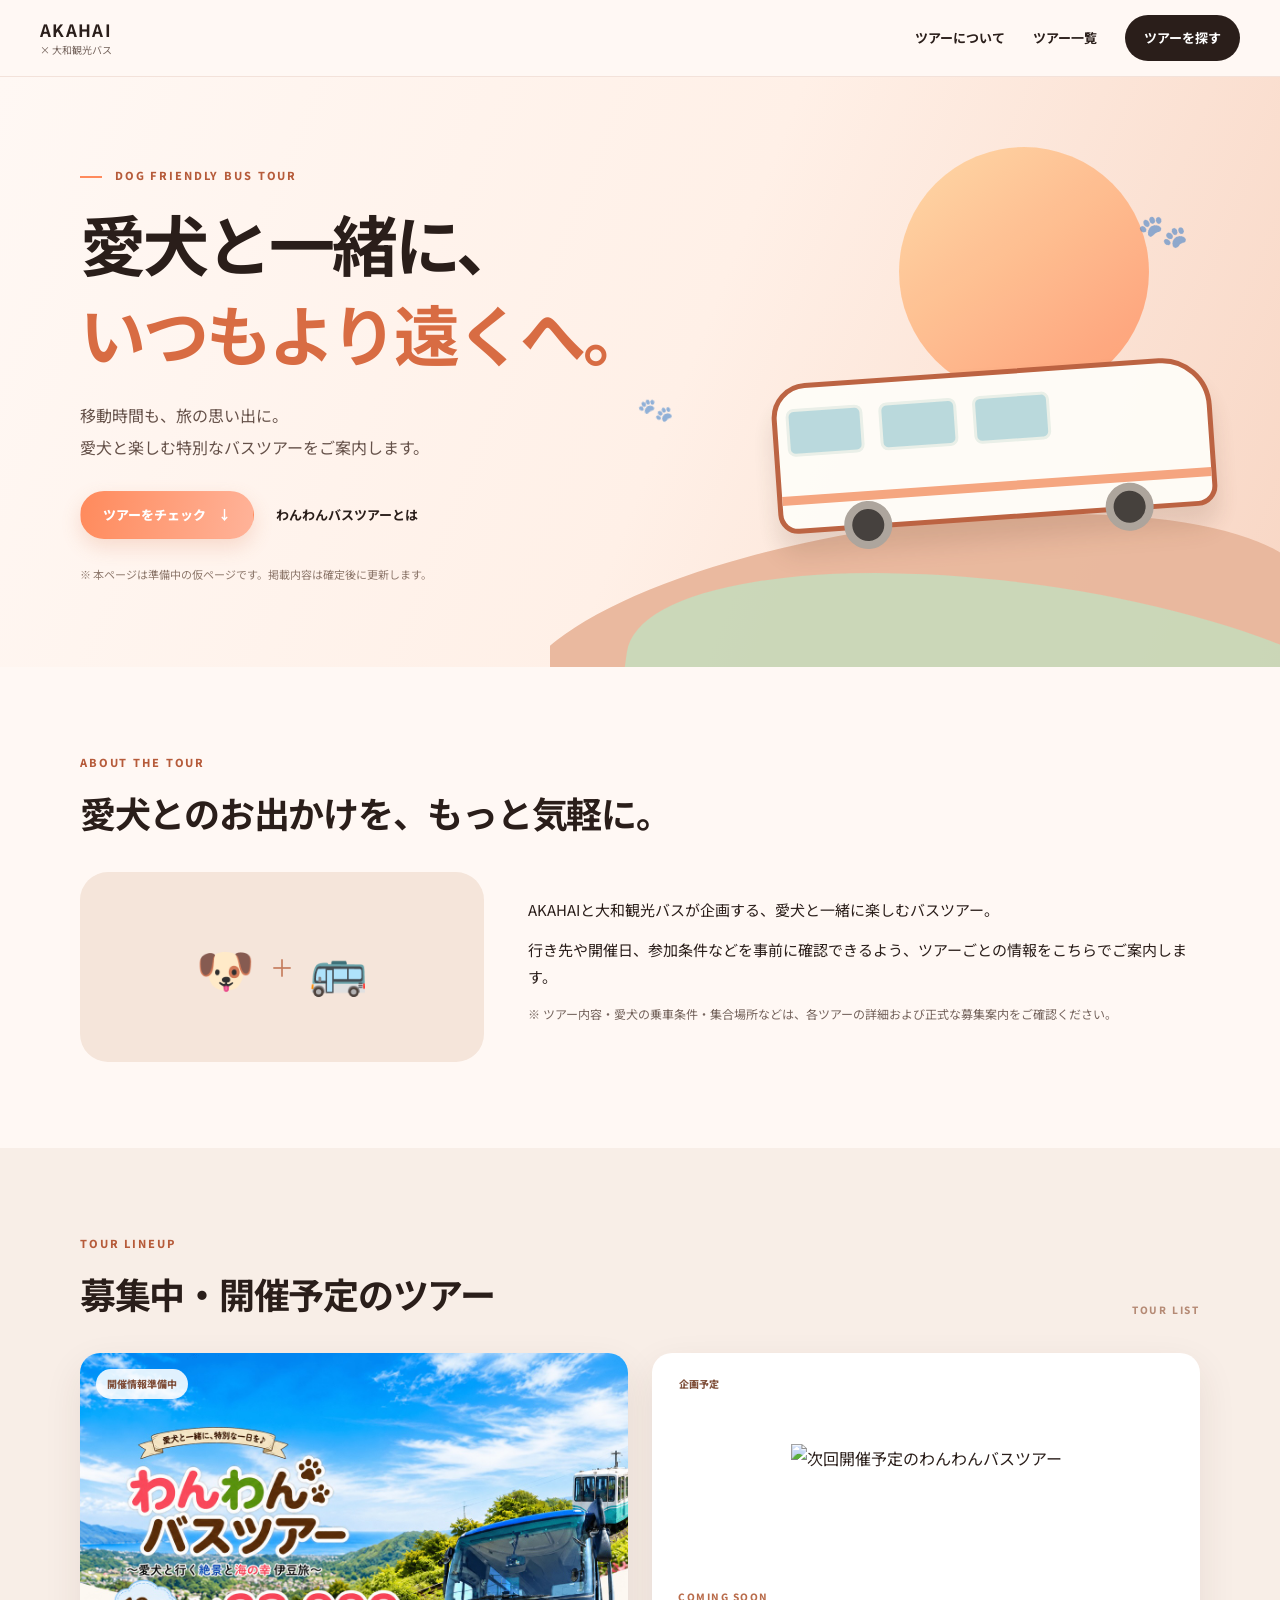
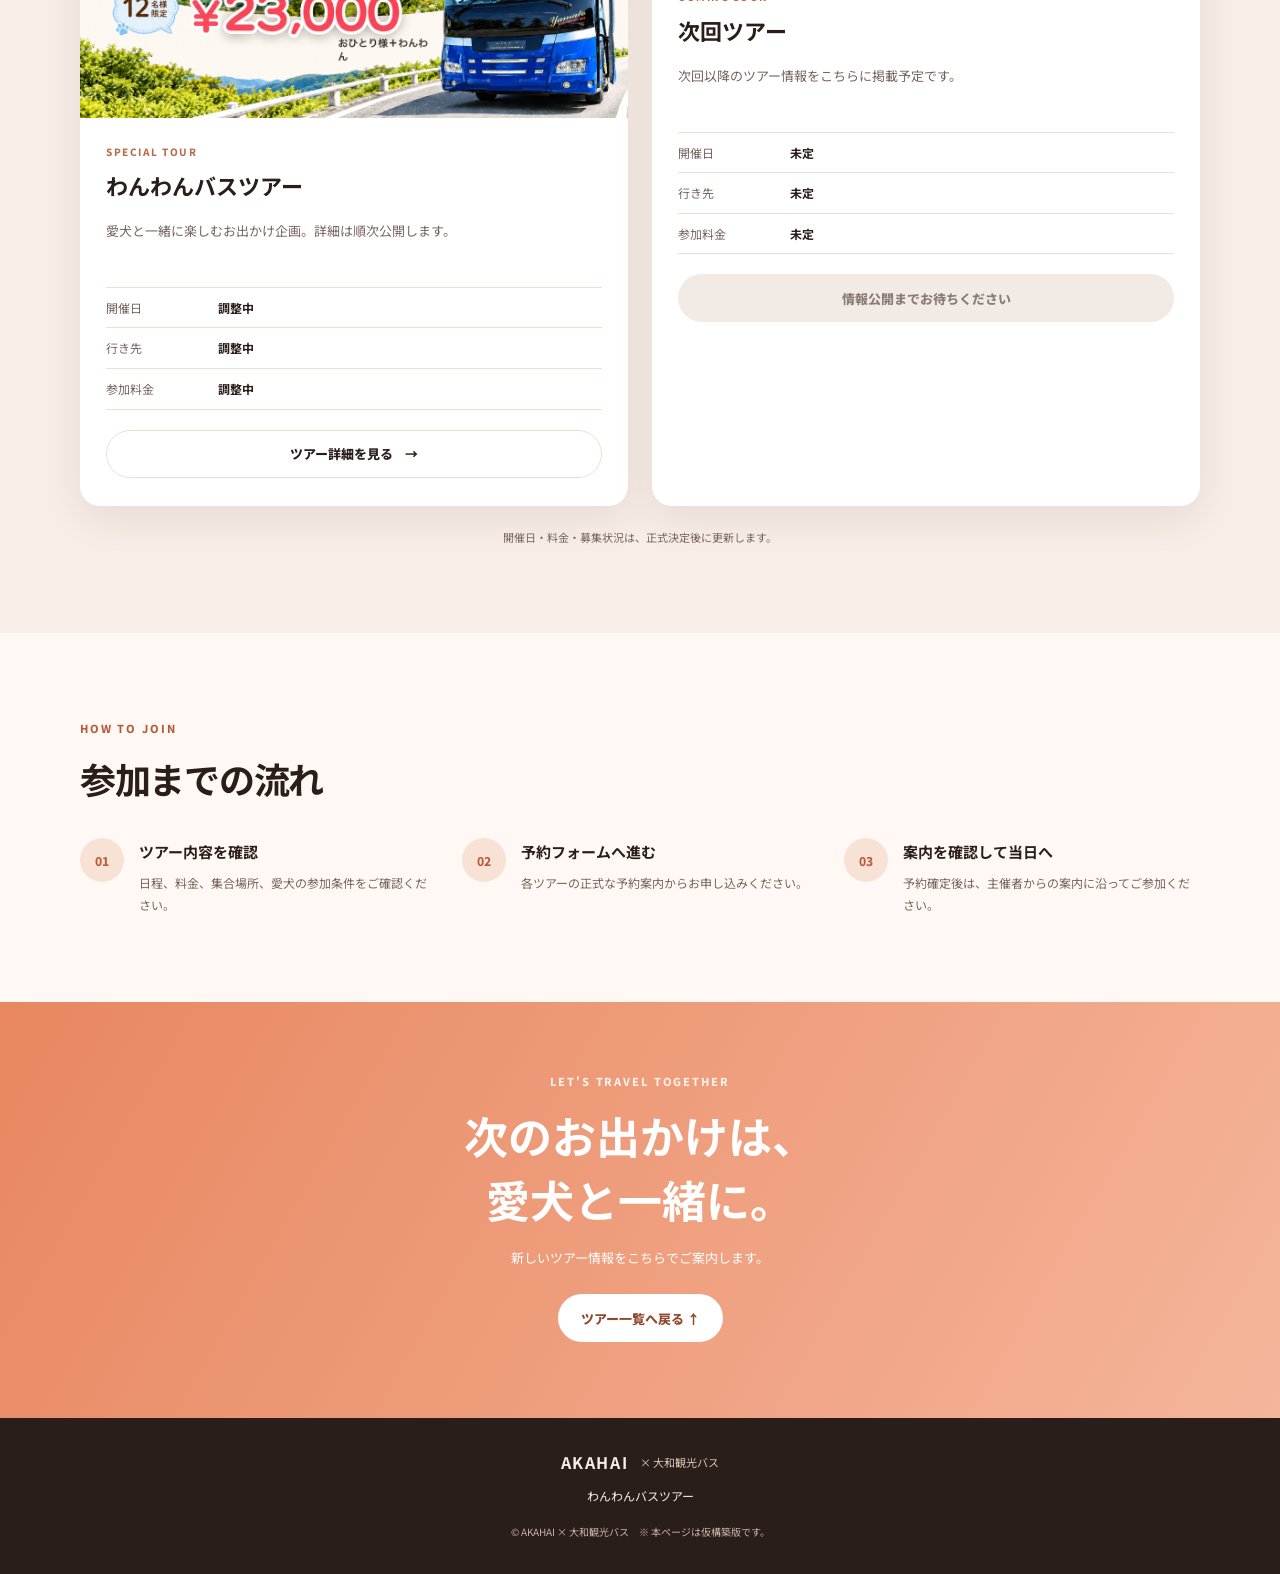
==== bus-tour/index.html @ 8de8a87b "ツアー画像挿入セクション追加" ====
<!doctype html>
<html lang="ja">
<head>
  <meta charset="utf-8">
  <meta name="viewport" content="width=device-width, initial-scale=1">
  <meta name="description" content="AKAHAI × 大和観光バスの、愛犬と楽しむわんわんバスツアー。">
  <title>わんわんバスツアー | AKAHAI × 大和観光バス</title>
  <link rel="preconnect" href="https://fonts.googleapis.com">
  <link rel="preconnect" href="https://fonts.gstatic.com" crossorigin>
  <link href="https://fonts.googleapis.com/css2?family=Noto+Sans+JP:wght@400;500;600;700;800&display=swap" rel="stylesheet">
  <link rel="stylesheet" href="css/style.css">
  <script src="js/main.js" defer></script>
</head>
<body>
  <a class="skip-link" href="#main">本文へ移動</a>
  <header class="site-header">
    <div class="header-inner">
      <a class="brand" href="index.html" aria-label="わんわんバスツアー トップ">
        <img src="../images/AKAHAI_Logo.jpg" alt="AKAHAI ロゴ" onerror="this.style.display='none'">
        <span class="brand-copy"><strong>AKAHAI</strong><small>× 大和観光バス</small></span>
      </a>
      <button class="menu-toggle" type="button" aria-expanded="false" aria-controls="site-nav">メニュー</button>
      <nav class="site-nav" id="site-nav" aria-label="メインナビゲーション">
        <a href="#about">ツアーについて</a>
        <a href="#tours">ツアー一覧</a>
        <a class="nav-cta" href="#tours">ツアーを探す</a>
      </nav>
    </div>
  </header>

  <main id="main">
    <section class="hero">
      <div class="hero-art" aria-hidden="true">
        <div class="sun"></div><div class="hill hill-one"></div><div class="hill hill-two"></div>
        <div class="bus-illustration"><span class="bus-window"></span><span class="bus-window"></span><span class="bus-window"></span><span class="wheel wheel-one"></span><span class="wheel wheel-two"></span></div>
        <span class="paw paw-one">🐾</span><span class="paw paw-two">🐾</span>
      </div>
      <div class="hero-content wrap">
        <p class="eyebrow"><span></span> DOG FRIENDLY BUS TOUR</p>
        <h1>愛犬と一緒に、<br><em>いつもより遠くへ。</em></h1>
        <p class="hero-lead">移動時間も、旅の思い出に。<br>愛犬と楽しむ特別なバスツアーをご案内します。</p>
        <div class="hero-actions">
          <a class="button button-primary" href="#tours">ツアーをチェック <span aria-hidden="true">↓</span></a>
          <a class="text-link" href="#about">わんわんバスツアーとは</a>
        </div>
        <p class="draft-note">※ 本ページは準備中の仮ページです。掲載内容は確定後に更新します。</p>
      </div>
    </section>

    <section class="intro section wrap" id="about">
      <div class="section-heading">
        <p class="eyebrow">ABOUT THE TOUR</p>
        <h2>愛犬とのお出かけを、<br class="mobile-only">もっと気軽に。</h2>
      </div>
      <div class="intro-grid">
        <div class="intro-mark" aria-hidden="true"><span>🐶</span><span>＋</span><span>🚌</span></div>
        <div>
          <p>AKAHAIと大和観光バスが企画する、愛犬と一緒に楽しむバスツアー。</p>
          <p>行き先や開催日、参加条件などを事前に確認できるよう、ツアーごとの情報をこちらでご案内します。</p>
          <p class="muted">※ ツアー内容・愛犬の乗車条件・集合場所などは、各ツアーの詳細および正式な募集案内をご確認ください。</p>
        </div>
      </div>
    </section>

    <section class="tours section" id="tours">
      <div class="wrap">
        <div class="section-heading section-heading-row">
          <div><p class="eyebrow">TOUR LINEUP</p><h2>募集中・開催予定のツアー</h2></div>
          <span class="count-label">TOUR LIST</span>
        </div>
        <div class="tour-grid">
          <article class="tour-card">

            
        <div class="tour-visual">
          <img
            class="tour-image"
            src="images/images:tour-izu.jpg"
            alt="愛犬と楽しむ伊豆バスツアー"
          >
          <span class="visual-tag">開催情報準備中</span>
        </div>

            <div class="tour-card-body">
              <p class="tour-kicker">SPECIAL TOUR</p>
              <h3>わんわんバスツアー</h3>
              <p class="tour-summary">愛犬と一緒に楽しむお出かけ企画。詳細は順次公開します。</p>
              <dl class="tour-meta">
                <div><dt>開催日</dt><dd>調整中</dd></div>
                <div><dt>行き先</dt><dd>調整中</dd></div>
                <div><dt>参加料金</dt><dd>調整中</dd></div>
              </dl>
              <a class="button button-outline button-full" href="tour-detail.html">ツアー詳細を見る <span aria-hidden="true">→</span></a>
            </div>
          </article>
          <article class="tour-card tour-card-placeholder">
            
        <div class="tour-visual">
          <img
            class="tour-image"
            src="images/tour-next.jpg"
            alt="次回開催予定のわんわんバスツアー"
            >
            <span class="visual-tag">企画予定</span>
        </div>
        
            <div class="tour-card-body">
              <p class="tour-kicker">COMING SOON</p>
              <h3>次回ツアー</h3>
              <p class="tour-summary">次回以降のツアー情報をこちらに掲載予定です。</p>
              <dl class="tour-meta">
                <div><dt>開催日</dt><dd>未定</dd></div>
                <div><dt>行き先</dt><dd>未定</dd></div>
                <div><dt>参加料金</dt><dd>未定</dd></div>
              </dl>
              <span class="button button-muted button-full" aria-disabled="true">情報公開までお待ちください</span>
            </div>
          </article>
        </div>
        <p class="section-footnote">開催日・料金・募集状況は、正式決定後に更新します。</p>
      </div>
    </section>

    <section class="steps section wrap">
      <div class="section-heading">
        <p class="eyebrow">HOW TO JOIN</p>
        <h2>参加までの流れ</h2>
      </div>
      <ol class="steps-list">
        <li><span class="step-number">01</span><div><h3>ツアー内容を確認</h3><p>日程、料金、集合場所、愛犬の参加条件をご確認ください。</p></div></li>
        <li><span class="step-number">02</span><div><h3>予約フォームへ進む</h3><p>各ツアーの正式な予約案内からお申し込みください。</p></div></li>
        <li><span class="step-number">03</span><div><h3>案内を確認して当日へ</h3><p>予約確定後は、主催者からの案内に沿ってご参加ください。</p></div></li>
      </ol>
    </section>

    <section class="closing-cta">
      <div class="wrap closing-inner">
        <p class="eyebrow">LET'S TRAVEL TOGETHER</p>
        <h2>次のお出かけは、<br>愛犬と一緒に。</h2>
        <p>新しいツアー情報をこちらでご案内します。</p>
        <a class="button button-light" href="#tours">ツアー一覧へ戻る ↑</a>
      </div>
    </section>
  </main>

  <footer class="site-footer">
    <div class="wrap footer-inner">
      <div class="footer-brand"><strong>AKAHAI</strong><span>× 大和観光バス</span></div>
      <p>わんわんバスツアー</p>
      <small>© AKAHAI × 大和観光バス　※ 本ページは仮構築版です。</small>
    </div>
  </footer>
</body>
</html>
---- bus-tour/css/style.css ----
/* Bus tour microsite styles. Intentionally isolated from the existing reservation site. */
:root {
  --sun-1: #FF8A5C;
  --sun-2: #FFB399;
  --bg: #FFF8F4;
  --text: #2A1E1A;
  --muted: #75645D;
  --line: #F0DED4;
  --card: #FFFFFF;
  --green: #DCE9D7;
  --shadow: 0 14px 38px rgba(64, 40, 29, .09);
  font-family: "Noto Sans JP", "Hiragino Kaku Gothic ProN", Meiryo, sans-serif;
  color: var(--text);
  scroll-behavior: smooth;
}
* { box-sizing: border-box; }
html { scroll-padding-top: 88px; }
body { margin: 0; background: var(--bg); line-height: 1.8; }
img { max-width: 100%; display: block; }
a { color: inherit; }
button, a { -webkit-tap-highlight-color: transparent; }
.wrap { width: min(1120px, calc(100% - 48px)); margin-inline: auto; }
.skip-link { position: absolute; left: -9999px; top: 8px; z-index: 1000; background: white; padding: 8px 12px; }
.skip-link:focus { left: 8px; }
.site-header { position: sticky; top: 0; z-index: 100; background: rgba(255,248,244,.94); backdrop-filter: blur(14px); border-bottom: 1px solid rgba(240,222,212,.8); }
.header-inner { width: min(1200px, calc(100% - 40px)); margin: auto; min-height: 76px; display: flex; align-items: center; justify-content: space-between; gap: 24px; }
.brand { display: inline-flex; align-items: center; gap: 10px; text-decoration: none; min-width: 0; }
.brand img { width: 42px; height: 42px; object-fit: contain; border-radius: 50%; }
.brand-copy { display: flex; flex-direction: column; line-height: 1.25; }
.brand-copy strong { font-size: 17px; letter-spacing: .08em; }
.brand-copy small { font-size: 10px; color: var(--muted); margin-top: 4px; }
.site-nav { display: flex; align-items: center; gap: 28px; }
.site-nav a { text-decoration: none; font-size: 13px; font-weight: 700; }
.site-nav a:not(.nav-cta):hover, .text-link:hover, .back-link:hover { color: #D75E34; }
.site-nav .nav-cta { color: white; background: var(--text); padding: 11px 19px; border-radius: 999px; }
.menu-toggle { display: none; border: 1px solid var(--line); background: white; color: var(--text); border-radius: 999px; padding: 9px 14px; font: inherit; font-size: 12px; font-weight: 700; }
.hero { min-height: 590px; position: relative; overflow: hidden; display: flex; align-items: center; background: linear-gradient(112deg, #FFF8F4 0%, #FFF0E7 53%, #F8D6C4 100%); }
.hero-content { position: relative; z-index: 2; padding-block: 82px 76px; }
.eyebrow { margin: 0 0 13px; color: #B65B3A; font-size: 11px; font-weight: 800; letter-spacing: .17em; }
.eyebrow span { display: inline-block; width: 22px; height: 2px; background: var(--sun-1); vertical-align: middle; margin-right: 8px; }
.hero h1 { font-size: clamp(38px, 5.5vw, 66px); line-height: 1.35; letter-spacing: -.045em; margin: 0; max-width: 650px; }
.hero h1 em { color: #D86C43; font-style: normal; }
.hero-lead { color: #655149; font-size: 16px; line-height: 2; margin: 22px 0 28px; }
.hero-actions { display: flex; align-items: center; flex-wrap: wrap; gap: 22px; }
.button { min-height: 48px; display: inline-flex; align-items: center; justify-content: center; gap: 12px; border-radius: 999px; padding: 13px 22px; border: 1px solid transparent; font-size: 13px; line-height: 1.5; font-weight: 800; text-decoration: none; transition: transform .18s ease, box-shadow .18s ease, background .18s ease; cursor: pointer; }
.button:hover { transform: translateY(-2px); }
.button-primary { color: white; background: linear-gradient(100deg, var(--sun-1), var(--sun-2)); box-shadow: 0 8px 20px rgba(216,108,67,.2); }
.button-outline { color: var(--text); background: white; border-color: var(--line); }
.button-outline:hover { border-color: var(--sun-1); }
.button-light { color: #8F482D; background: white; }
.button-muted { color: #8A7D76; background: #F1EAE5; cursor: not-allowed; }
.button-full { width: 100%; }
.text-link { font-size: 13px; font-weight: 700; text-decoration: none; }
.draft-note { margin: 26px 0 0; color: #8D776B; font-size: 11px; }
.hero-art { position: absolute; inset: 0 0 0 43%; overflow: hidden; opacity: .95; }
.sun { position: absolute; width: 250px; height: 250px; border-radius: 50%; right: 18%; top: 70px; background: linear-gradient(140deg, #FFD8A4, #FF9A72); }
.hill { position: absolute; width: 110%; height: 42%; left: -5%; bottom: -8%; border-radius: 50% 50% 0 0; }
.hill-one { background: #E9B79C; transform: rotate(-8deg); bottom: -18%; }
.hill-two { background: #C9D7B7; transform: rotate(8deg); bottom: -28%; left: 10%; }
.bus-illustration { position: absolute; width: min(440px, 80%); height: 150px; right: 9%; bottom: 25%; border-radius: 35px 50px 20px 20px; background: #FFFDF8; border: 5px solid #B95D3B; box-shadow: 0 20px 25px rgba(85,51,36,.15); transform: rotate(-4deg); }
.bus-illustration:before { content: ""; position: absolute; left: 0; right: 0; bottom: 24px; height: 9px; background: #F5A37C; }
.bus-window { display: inline-block; width: 18%; height: 48px; margin: 20px 1.8% 0 2%; border-radius: 8px; background: #B7D9DD; border: 3px solid #E9F0E9; }
.wheel { position: absolute; width: 48px; height: 48px; border-radius: 50%; bottom: -25px; background: #3D3936; border: 8px solid #A9A29A; }
.wheel-one { left: 14%; }.wheel-two { right: 14%; }
.paw { position: absolute; font-size: 38px; opacity: .5; transform: rotate(-18deg); }.paw-one { top: 20%; right: 13%; }.paw-two { top: 52%; left: 12%; font-size: 27px; }
.section { padding-block: 86px; }
.section-heading { margin-bottom: 34px; }
.section-heading h2, .detail-panel h2, .reservation-card h2 { font-size: clamp(25px, 3vw, 36px); line-height: 1.45; letter-spacing: -.035em; margin: 0; }
.intro-grid { display: grid; grid-template-columns: .75fr 1.25fr; gap: 44px; align-items: center; }
.intro-grid p { margin: 0 0 13px; font-size: 15px; }
.intro-mark { min-height: 190px; border-radius: 28px; background: #F5E5DA; display: flex; align-items: center; justify-content: center; gap: 15px; font-size: 47px; }
.intro-mark span:nth-child(2) { font-size: 24px; color: #C57B5B; }
.muted { color: var(--muted); font-size: 12px !important; }
.tours { background: #F8EEE7; }
.section-heading-row { display: flex; align-items: end; justify-content: space-between; gap: 20px; }
.count-label { color: #B58A75; font-size: 10px; letter-spacing: .18em; font-weight: 800; }
.tour-grid { display: grid; grid-template-columns: repeat(2, minmax(0, 1fr)); gap: 24px; }
.tour-card { background: var(--card); border-radius: 20px; overflow: hidden; box-shadow: var(--shadow); }
.tour-visual { min-height: 210px; position: relative; display: grid; place-items: center; overflow: hidden; }
.tour-visual-sunset { background: radial-gradient(circle at 72% 35%, #FFE0A9 0 13%, transparent 13.5%), linear-gradient(135deg, #F5B99A, #F9DFCD 55%, #D9E3CE); }
.tour-visual-green { background: radial-gradient(circle at 70% 35%, #FCE5AF 0 12%, transparent 12.5%), linear-gradient(135deg, #C8D7B8, #E6EBD9 58%, #F5E3CB); }
.visual-emoji { font-size: 72px; filter: drop-shadow(0 7px 5px rgba(70,50,30,.12)); }
.visual-tag { position: absolute; top: 16px; left: 16px; background: rgba(255,255,255,.88); padding: 6px 11px; border-radius: 999px; color: #80503B; font-size: 10px; font-weight: 800; }
.tour-card-body { padding: 25px 26px 28px; }
.tour-kicker { margin: 0 0 5px; color: #B96C4B; font-size: 10px; font-weight: 800; letter-spacing: .15em; }
.tour-card h3 { margin: 0; font-size: 22px; }
.tour-summary { color: #75645D; font-size: 13px; min-height: 48px; }
.tour-meta { margin: 20px 0; border-top: 1px solid var(--line); }
.tour-meta div { display: grid; grid-template-columns: 100px 1fr; gap: 12px; padding: 9px 0; border-bottom: 1px solid var(--line); font-size: 12px; }
.tour-meta dt { color: var(--muted); }.tour-meta dd { margin: 0; font-weight: 700; }
.section-footnote { color: var(--muted); font-size: 11px; text-align: center; margin: 22px 0 0; }
.steps-list { list-style: none; padding: 0; margin: 0; display: grid; grid-template-columns: repeat(3, minmax(0, 1fr)); gap: 26px; }
.steps-list li { display: flex; gap: 15px; align-items: flex-start; }
.step-number { flex: 0 0 44px; height: 44px; display: grid; place-items: center; border-radius: 50%; color: #B85C3A; background: #F7E2D5; font-size: 12px; font-weight: 800; }
.steps-list h3 { font-size: 15px; margin: 0 0 7px; }.steps-list p { color: var(--muted); font-size: 12px; margin: 0; }
.closing-cta { background: linear-gradient(120deg, #E88760, #F5B59A); color: white; text-align: center; padding: 70px 0 76px; }
.closing-cta .eyebrow { color: #FFF1E9; }.closing-inner h2 { font-size: clamp(30px, 4vw, 44px); line-height: 1.45; margin: 0; }.closing-inner p:not(.eyebrow) { font-size: 13px; margin: 14px 0 25px; }
.site-footer { background: #2A1E1A; color: #F9EEE8; padding: 30px 0; text-align: center; }
.footer-brand { display: flex; align-items: center; justify-content: center; gap: 12px; }.footer-brand strong { letter-spacing: .1em; }.footer-brand span { font-size: 11px; color: #DCC5B9; }
.site-footer p { font-size: 12px; margin: 8px 0; }.site-footer small { color: #C6B1A7; font-size: 10px; }
.mobile-only { display: none; }

/* Detail page */
.detail-hero { background: linear-gradient(125deg, #FFF1E7, #F8D9C8); padding: 45px 0 52px; overflow: hidden; }
.detail-hero-inner { position: relative; }
.back-link { display: inline-block; text-decoration: none; font-size: 12px; font-weight: 700; margin-bottom: 32px; }
.status-pill { display: inline-block; padding: 5px 12px; border-radius: 999px; background: white; color: #A75A3B; font-size: 10px; font-weight: 800; }
.detail-hero h1 { margin: 12px 0 8px; font-size: clamp(34px, 5vw, 52px); line-height: 1.3; letter-spacing: -.04em; }
.detail-hero-inner > p:not(.eyebrow):not(.draft-note) { margin: 0; color: #6E554A; }
.detail-hero-art { position: absolute; right: 7%; top: 45px; display: flex; align-items: center; gap: 12px; font-size: clamp(35px, 5vw, 64px); opacity: .8; }
.detail-layout { display: grid; grid-template-columns: minmax(0, 1fr) 330px; gap: 30px; align-items: start; }
.detail-main { display: grid; gap: 22px; }
.detail-panel, .reservation-card { background: white; border: 1px solid #F0E1D8; border-radius: 18px; padding: 28px; }
.detail-panel h2, .reservation-card h2 { font-size: 23px; margin-bottom: 16px; }
.detail-panel > p:not(.eyebrow) { font-size: 13px; }
.detail-panel .eyebrow, .reservation-card .eyebrow { margin-bottom: 7px; }
.schedule-placeholder { border-top: 1px solid var(--line); margin-top: 18px; }
.schedule-placeholder > div { display: flex; gap: 22px; padding: 13px 0; border-bottom: 1px solid var(--line); font-size: 12px; }
.schedule-time { color: #B65B3A; min-width: 82px; font-weight: 800; }
.check-list { padding-left: 1.2em; margin-bottom: 0; font-size: 12px; }.check-list li { padding: 5px 0 5px 4px; }
.detail-sidebar { position: sticky; top: 100px; }
.reservation-card { box-shadow: var(--shadow); }
.info-list { margin: 20px 0; }
.info-list div { display: grid; grid-template-columns: 90px 1fr; gap: 10px; padding: 10px 0; border-bottom: 1px solid var(--line); font-size: 12px; }
.info-list dt { color: var(--muted); }.info-list dd { margin: 0; font-weight: 700; }
.reservation-notice { background: #FFF5EE; border-radius: 12px; padding: 14px; margin: 20px 0; }
.reservation-notice strong { font-size: 12px; }.reservation-notice p { color: var(--muted); font-size: 11px; margin: 6px 0 0; }
.tiny-note { text-align: center; font-size: 10px; color: var(--muted); margin: 10px 0 0; }
.more-tours { padding: 55px 0; text-align: center; background: #F8EEE7; }.more-tours h2 { font-size: 24px; margin: 0; }.more-tours p { color: var(--muted); font-size: 13px; margin: 8px 0 22px; }

@media (max-width: 760px) {
  .wrap { width: min(100% - 36px, 560px); }
  .header-inner { width: calc(100% - 28px); min-height: 66px; }
  .brand img { width: 36px; height: 36px; }
  .brand-copy strong { font-size: 15px; }
  .menu-toggle { display: block; }
  .site-nav { display: none; position: absolute; left: 14px; right: 14px; top: 60px; padding: 14px; background: white; border: 1px solid var(--line); border-radius: 16px; box-shadow: var(--shadow); align-items: stretch; gap: 0; }
  .site-nav.is-open { display: flex; flex-direction: column; }
  .site-nav a { padding: 12px; }.site-nav .nav-cta { text-align: center; margin-top: 5px; }
  .hero { min-height: 690px; align-items: flex-start; }
  .hero-content { padding-top: 52px; padding-bottom: 270px; }
  .hero h1 { font-size: clamp(36px, 10vw, 52px); }
  .hero-lead { font-size: 14px; }
  .hero-art { inset: auto 0 0 0; height: 320px; }
  .sun { width: 150px; height: 150px; right: 16%; top: 10px; }
  .bus-illustration { width: 76%; height: 105px; right: 10%; bottom: 25%; border-width: 4px; }
  .bus-window { height: 32px; margin-top: 13px; border-width: 2px; }
  .wheel { width: 36px; height: 36px; bottom: -20px; border-width: 6px; }
  .section { padding-block: 60px; }
  .intro-grid { grid-template-columns: 1fr; gap: 22px; }
  .intro-mark { min-height: 135px; font-size: 38px; }
  .mobile-only { display: initial; }
  .section-heading-row { align-items: flex-start; }
  .count-label { display: none; }
  .tour-grid { grid-template-columns: 1fr; gap: 18px; }
  .tour-visual { min-height: 180px; }
  .tour-card-body { padding: 22px; }
  .tour-summary { min-height: auto; }
  .steps-list { grid-template-columns: 1fr; gap: 22px; }
  .closing-cta { padding: 55px 0; }
  .detail-hero { padding: 28px 0 35px; }
  .back-link { margin-bottom: 22px; }
  .detail-hero-art { position: static; justify-content: flex-start; margin-top: 24px; font-size: 38px; }
  .detail-layout { grid-template-columns: 1fr; gap: 20px; padding-block: 38px; }
  .detail-sidebar { position: static; }
  .detail-panel, .reservation-card { padding: 22px; }
  .detail-hero h1 { font-size: 36px; }
  .info-list div { grid-template-columns: 86px 1fr; }
}
@media (prefers-reduced-motion: reduce) {
  *, *::before, *::after { scroll-behavior: auto !important; transition: none !important; }
}
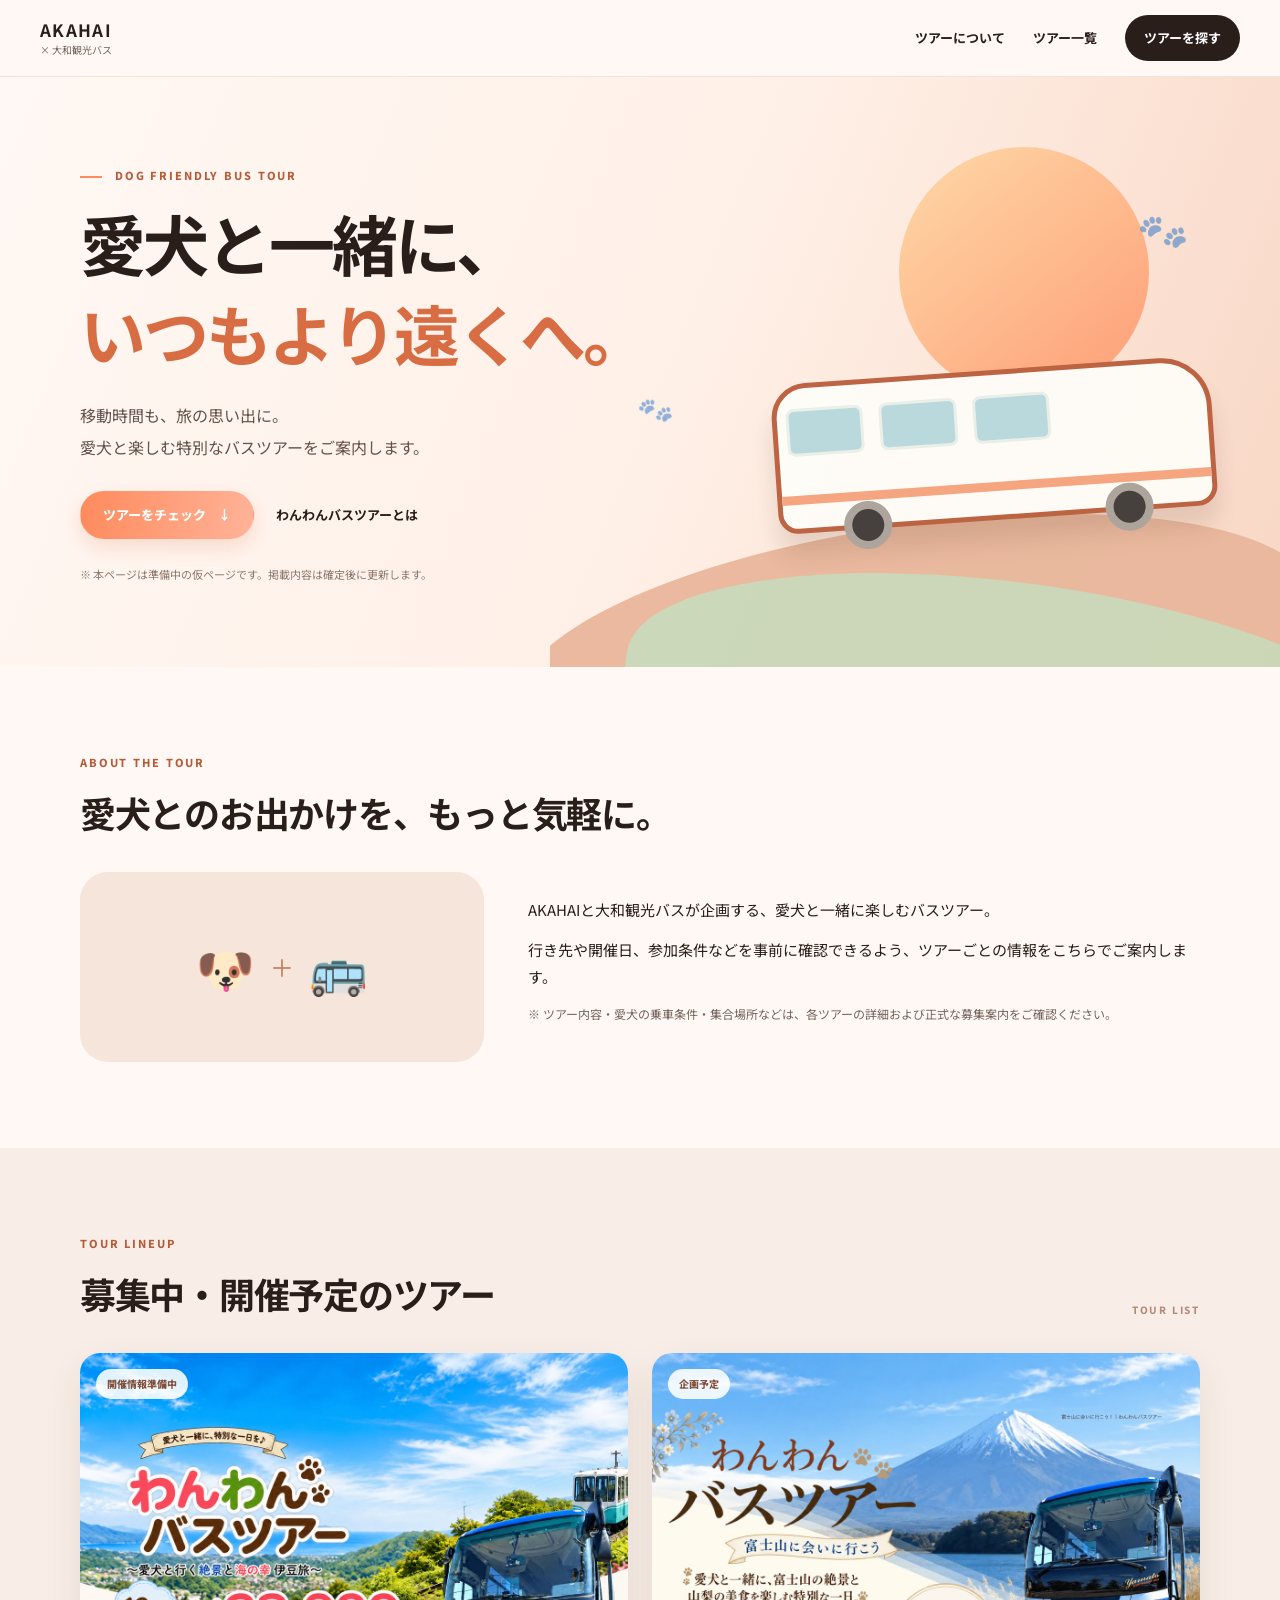
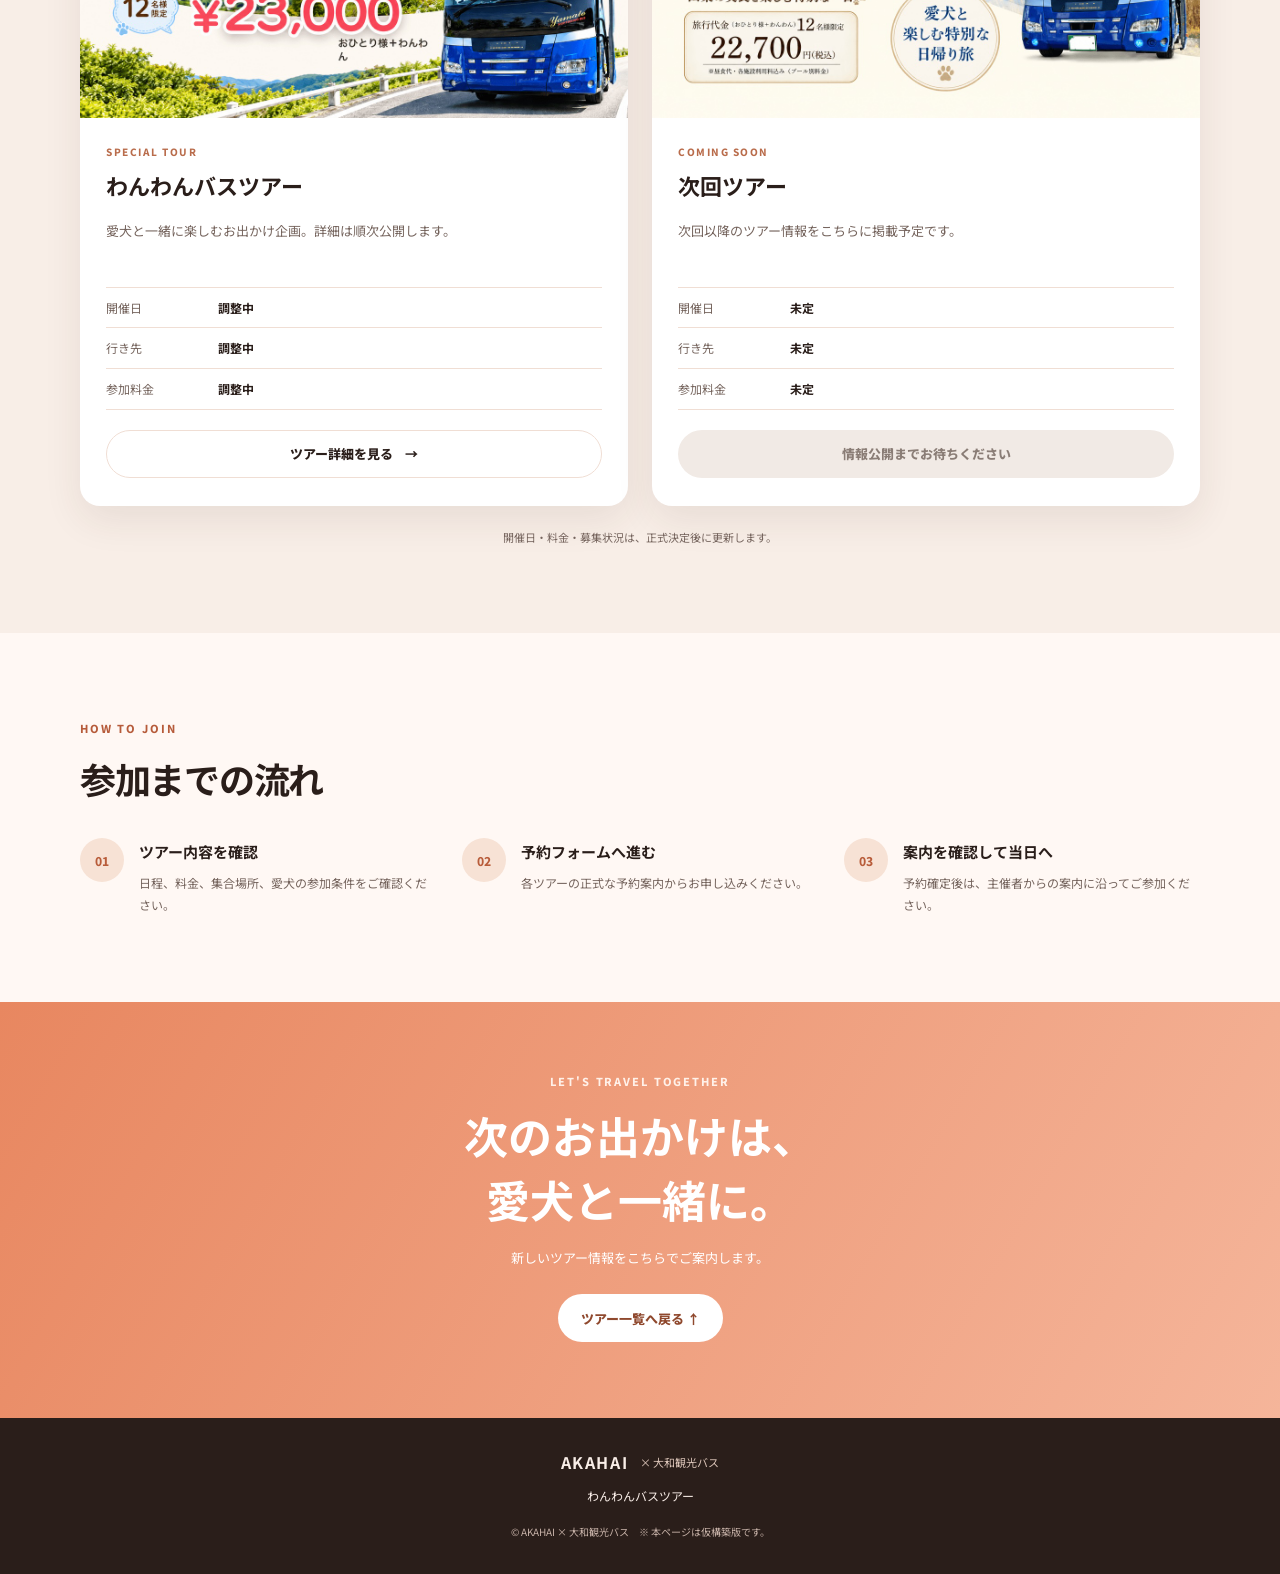
==== commit c77e536c: "富士山ツアー追加" ====
--- a/bus-tour/index.html
+++ b/bus-tour/index.html
@@ -98,7 +98,7 @@
         <div class="tour-visual">
           <img
             class="tour-image"
-            src="images/tour-next.jpg"
+            src="images/images:tour-hujisan.jpg"
             alt="次回開催予定のわんわんバスツアー"
             >
             <span class="visual-tag">企画予定</span>
--- a/bus-tour/css/style.css
+++ b/bus-tour/css/style.css
@@ -170,3 +170,20 @@
 @media (prefers-reduced-motion: reduce) {
   *, *::before, *::after { scroll-behavior: auto !important; transition: none !important; }
 }
+/* ツアーカードの画像 */
+.tour-image {
+  display: block;
+  width: 100%;
+  height: 100%;
+  min-height: 210px;
+  object-fit: cover;
+  object-position: center;
+}
+
+/* スマートフォン表示 */
+@media (max-width: 760px) {
+  .tour-image {
+    min-height: 180px;
+  }
+}
+
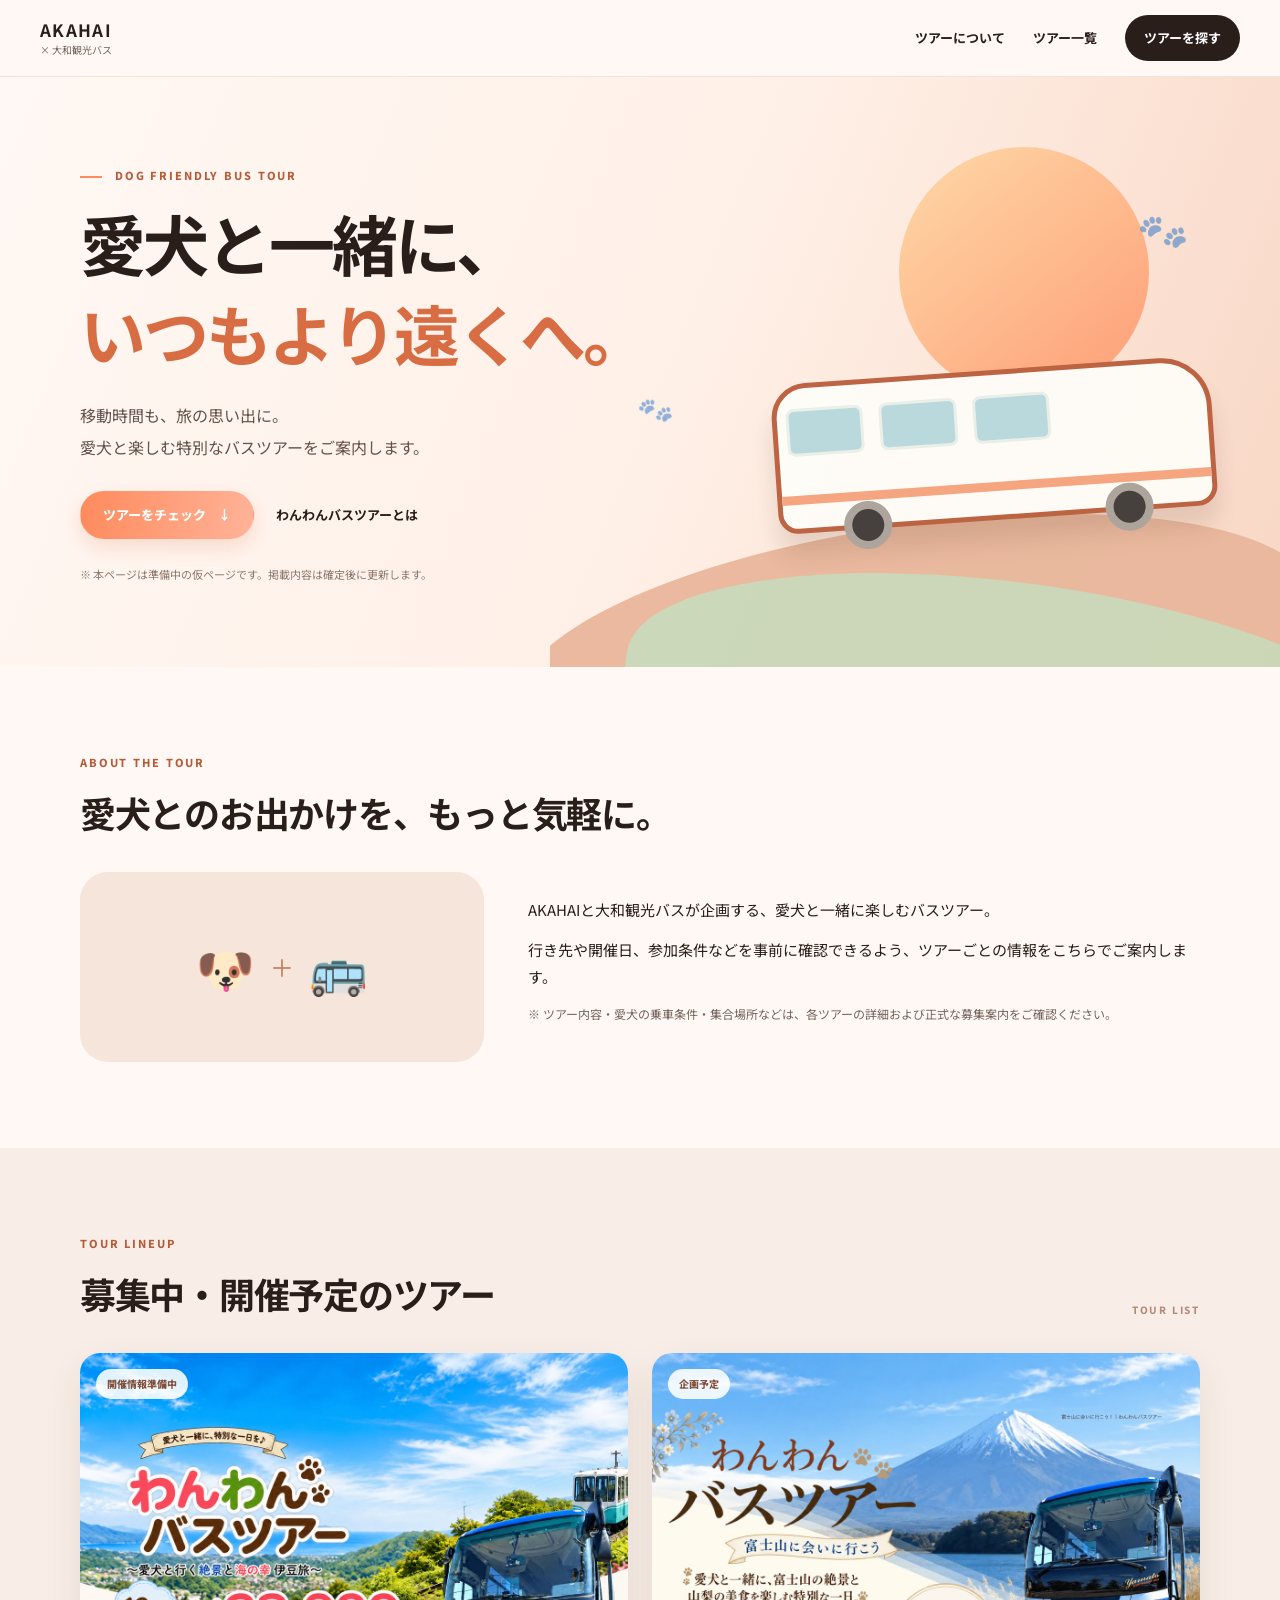
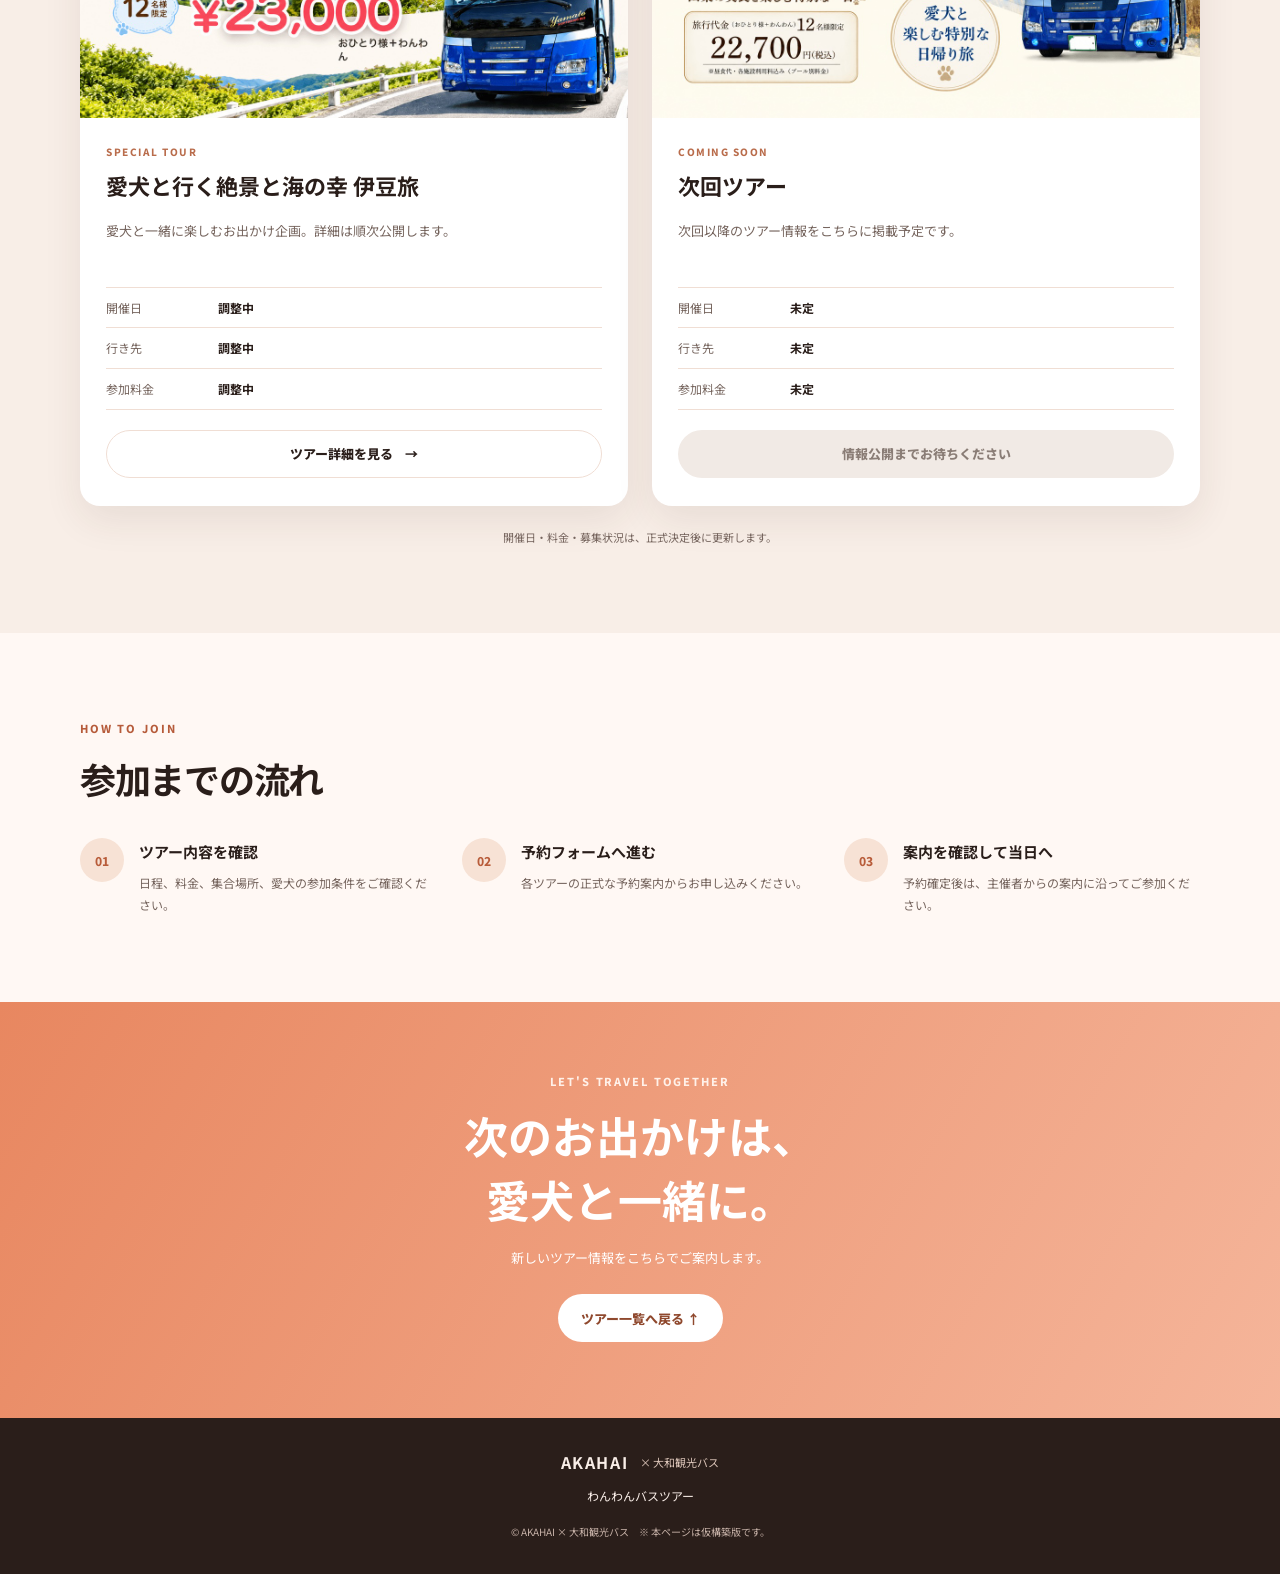
==== commit fbd74637: "伊豆旅セクション内編集" ====
--- a/bus-tour/index.html
+++ b/bus-tour/index.html
@@ -62,6 +62,8 @@
       </div>
     </section>
 
+    <!-- わんわんバスツアーツアー追加箇所：ここから -->
+
     <section class="tours section" id="tours">
       <div class="wrap">
         <div class="section-heading section-heading-row">
@@ -83,7 +85,8 @@
 
             <div class="tour-card-body">
               <p class="tour-kicker">SPECIAL TOUR</p>
-              <h3>わんわんバスツアー</h3>
+              <h3>愛犬と行く絶景と海の幸 伊豆旅
+              </h3>
               <p class="tour-summary">愛犬と一緒に楽しむお出かけ企画。詳細は順次公開します。</p>
               <dl class="tour-meta">
                 <div><dt>開催日</dt><dd>調整中</dd></div>
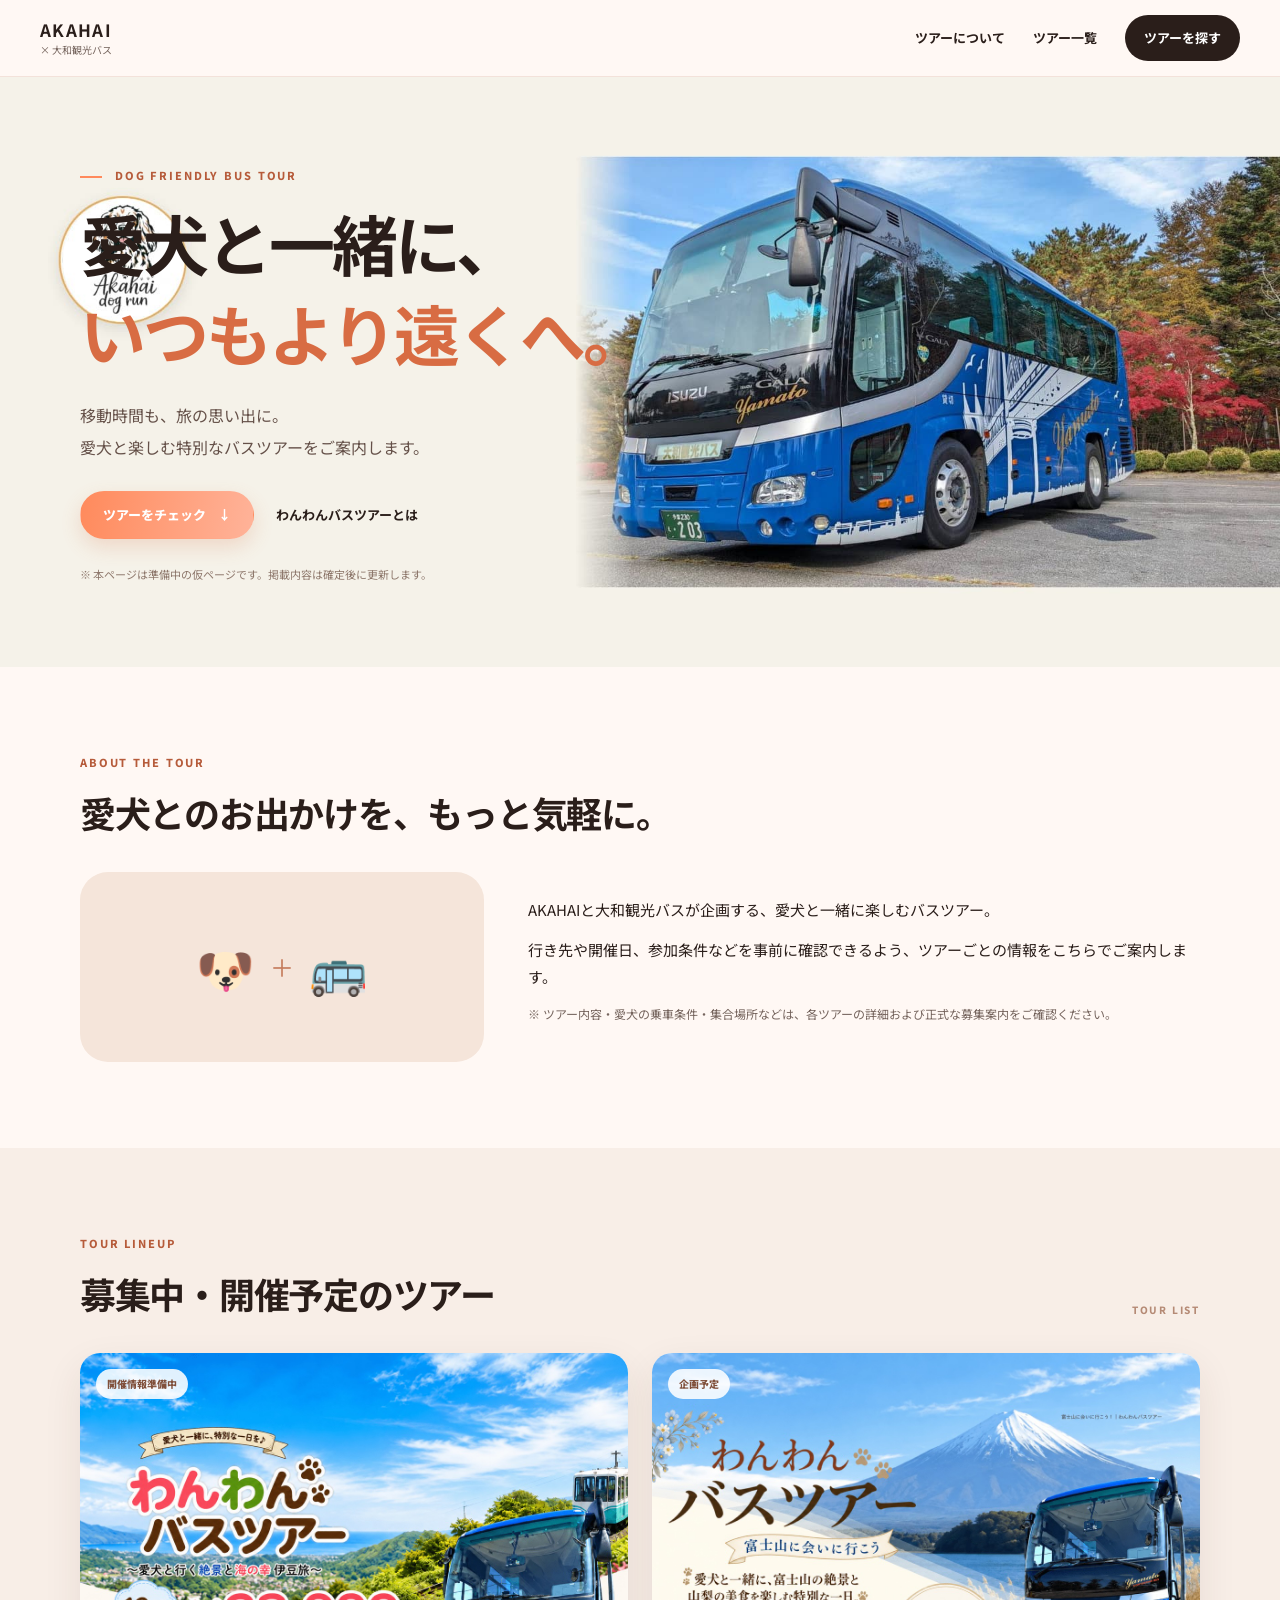
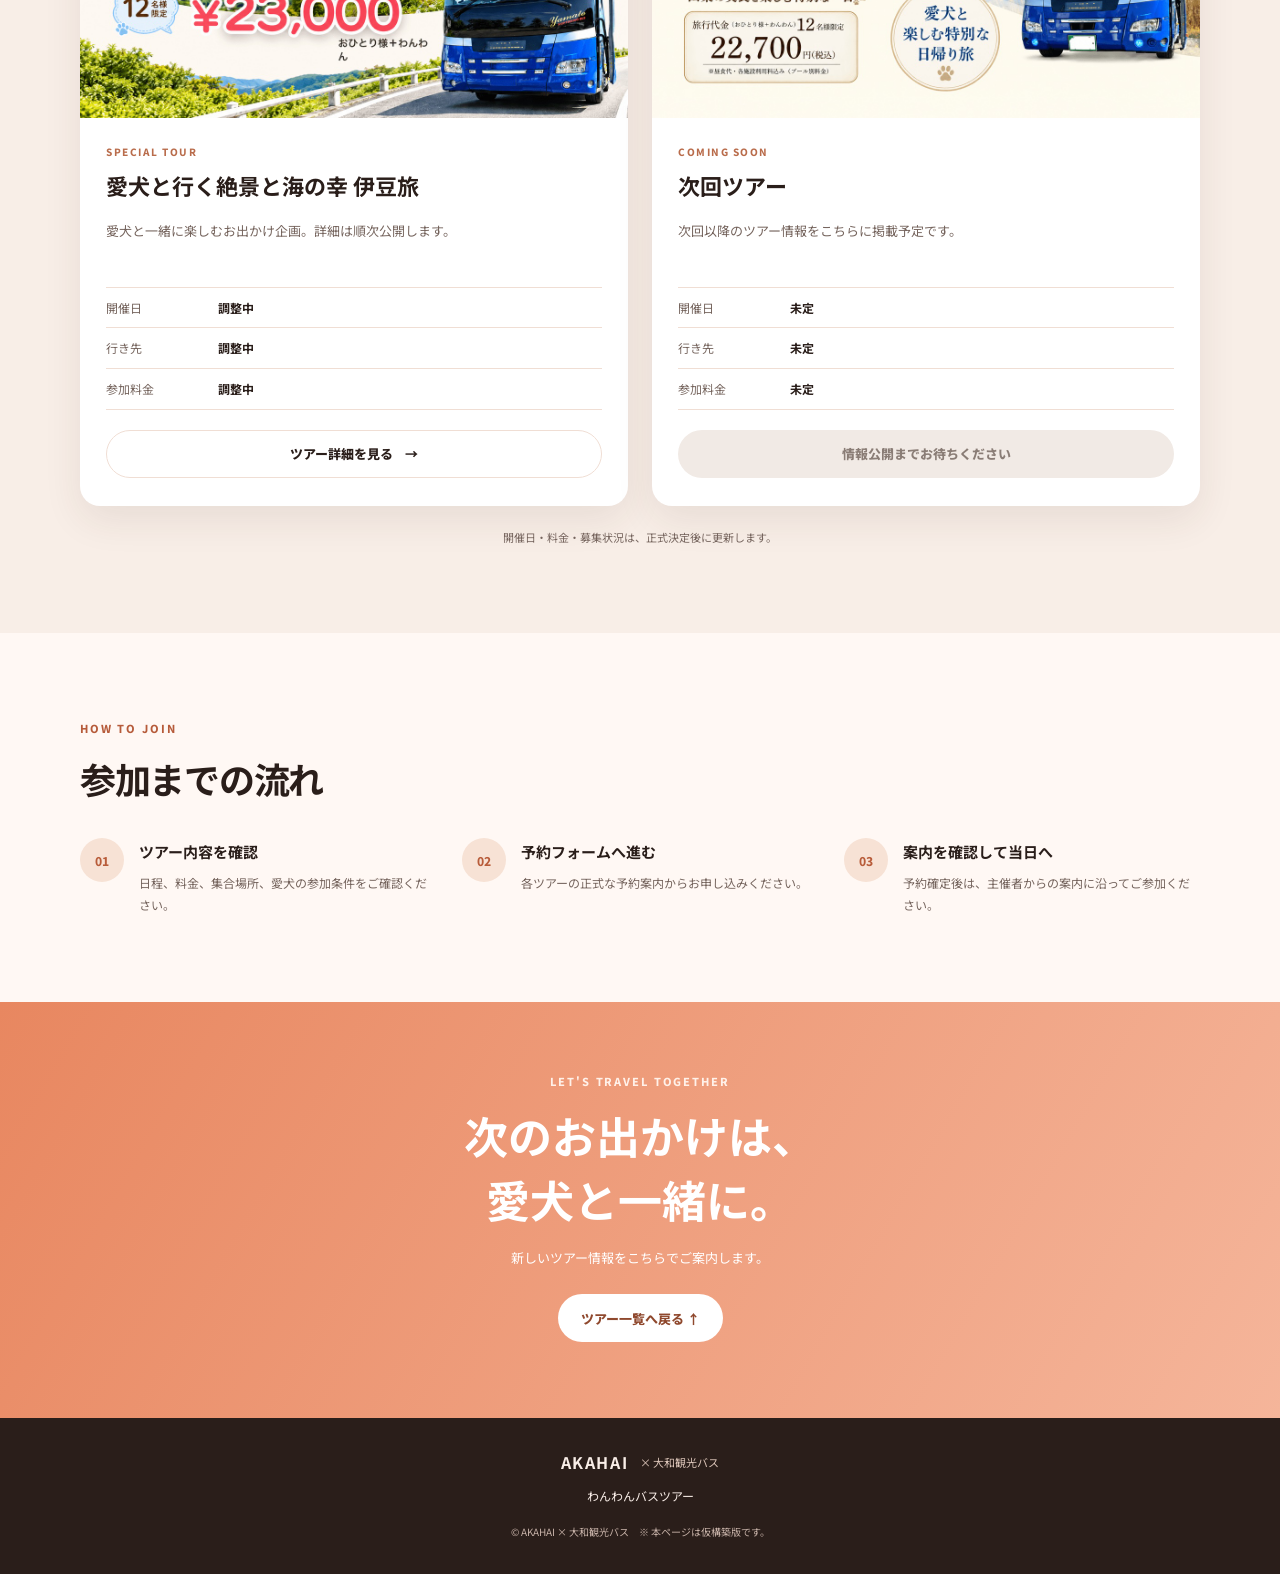
==== commit a7921da4: "ヒーロー画像追加" ====
--- a/bus-tour/index.html
+++ b/bus-tour/index.html
@@ -30,11 +30,7 @@
 
   <main id="main">
     <section class="hero">
-      <div class="hero-art" aria-hidden="true">
-        <div class="sun"></div><div class="hill hill-one"></div><div class="hill hill-two"></div>
-        <div class="bus-illustration"><span class="bus-window"></span><span class="bus-window"></span><span class="bus-window"></span><span class="wheel wheel-one"></span><span class="wheel wheel-two"></span></div>
-        <span class="paw paw-one">🐾</span><span class="paw paw-two">🐾</span>
-      </div>
+      <div class="hero-art" aria-hidden="true"></div>
       <div class="hero-content wrap">
         <p class="eyebrow"><span></span> DOG FRIENDLY BUS TOUR</p>
         <h1>愛犬と一緒に、<br><em>いつもより遠くへ。</em></h1>
--- a/bus-tour/css/style.css
+++ b/bus-tour/css/style.css
@@ -34,7 +34,14 @@
 .site-nav a:not(.nav-cta):hover, .text-link:hover, .back-link:hover { color: #D75E34; }
 .site-nav .nav-cta { color: white; background: var(--text); padding: 11px 19px; border-radius: 999px; }
 .menu-toggle { display: none; border: 1px solid var(--line); background: white; color: var(--text); border-radius: 999px; padding: 9px 14px; font: inherit; font-size: 12px; font-weight: 700; }
-.hero { min-height: 590px; position: relative; overflow: hidden; display: flex; align-items: center; background: linear-gradient(112deg, #FFF8F4 0%, #FFF0E7 53%, #F8D6C4 100%); }
+.hero {
+  min-height: 590px;
+  position: relative;
+  overflow: hidden;
+  display: flex;
+  align-items: center;
+  background-color: #FFF8F4;
+}
 .hero-content { position: relative; z-index: 2; padding-block: 82px 76px; }
 .eyebrow { margin: 0 0 13px; color: #B65B3A; font-size: 11px; font-weight: 800; letter-spacing: .17em; }
 .eyebrow span { display: inline-block; width: 22px; height: 2px; background: var(--sun-1); vertical-align: middle; margin-right: 8px; }
@@ -52,7 +59,15 @@
 .button-full { width: 100%; }
 .text-link { font-size: 13px; font-weight: 700; text-decoration: none; }
 .draft-note { margin: 26px 0 0; color: #8D776B; font-size: 11px; }
-.hero-art { position: absolute; inset: 0 0 0 43%; overflow: hidden; opacity: .95; }
+.hero-art {
+  position: absolute;
+  inset: 0;
+  background-image: url("../images/bus-tour-hero.jpg");
+  background-size: cover;
+  background-position: center;
+  background-repeat: no-repeat;
+  pointer-events: none;
+}
 .sun { position: absolute; width: 250px; height: 250px; border-radius: 50%; right: 18%; top: 70px; background: linear-gradient(140deg, #FFD8A4, #FF9A72); }
 .hill { position: absolute; width: 110%; height: 42%; left: -5%; bottom: -8%; border-radius: 50% 50% 0 0; }
 .hill-one { background: #E9B79C; transform: rotate(-8deg); bottom: -18%; }
@@ -138,10 +153,16 @@
   .site-nav.is-open { display: flex; flex-direction: column; }
   .site-nav a { padding: 12px; }.site-nav .nav-cta { text-align: center; margin-top: 5px; }
   .hero { min-height: 690px; align-items: flex-start; }
-  .hero-content { padding-top: 52px; padding-bottom: 270px; }
+  .hero-content {
+  position: relative;
+  z-index: 2;
+  padding-block: 82px 76px;}
   .hero h1 { font-size: clamp(36px, 10vw, 52px); }
   .hero-lead { font-size: 14px; }
-  .hero-art { inset: auto 0 0 0; height: 320px; }
+  .hero-art {
+  inset: 0;
+  height: auto;
+  background-position: 62% center;}
   .sun { width: 150px; height: 150px; right: 16%; top: 10px; }
   .bus-illustration { width: 76%; height: 105px; right: 10%; bottom: 25%; border-width: 4px; }
   .bus-window { height: 32px; margin-top: 13px; border-width: 2px; }
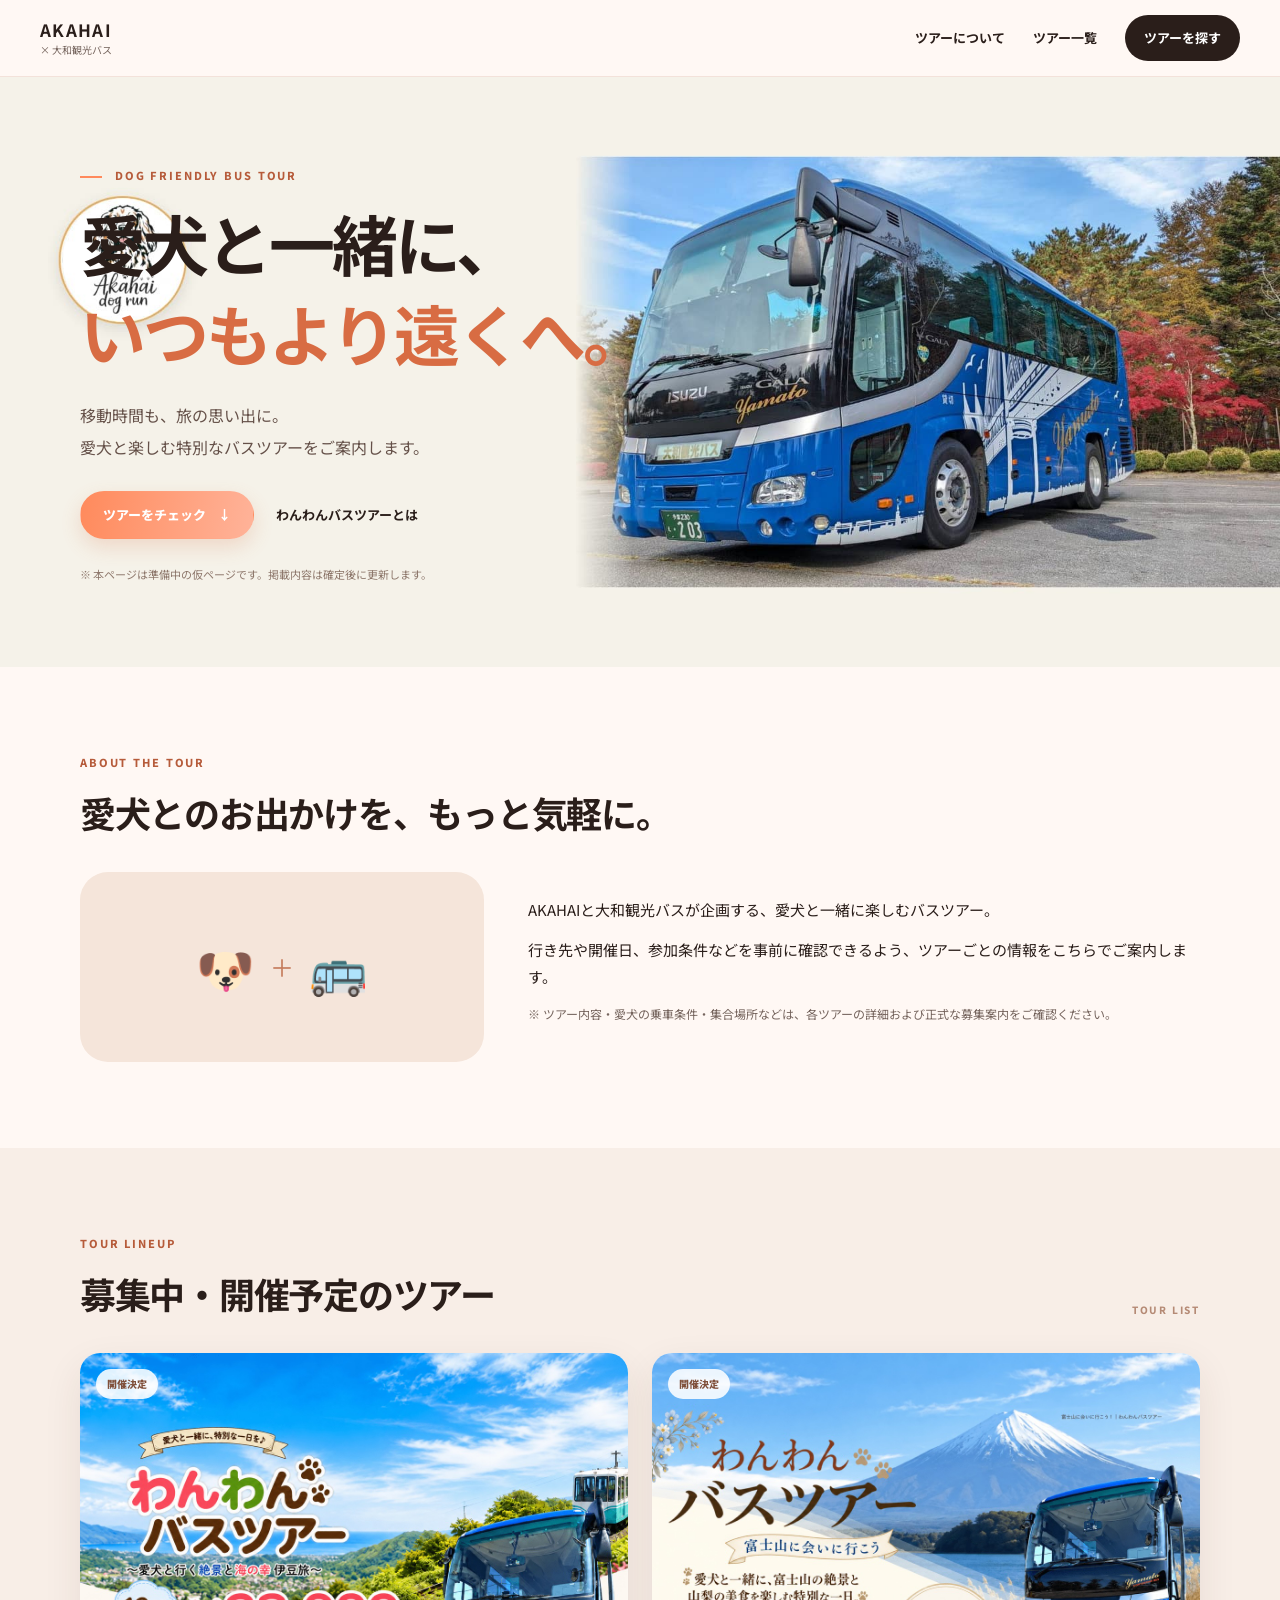
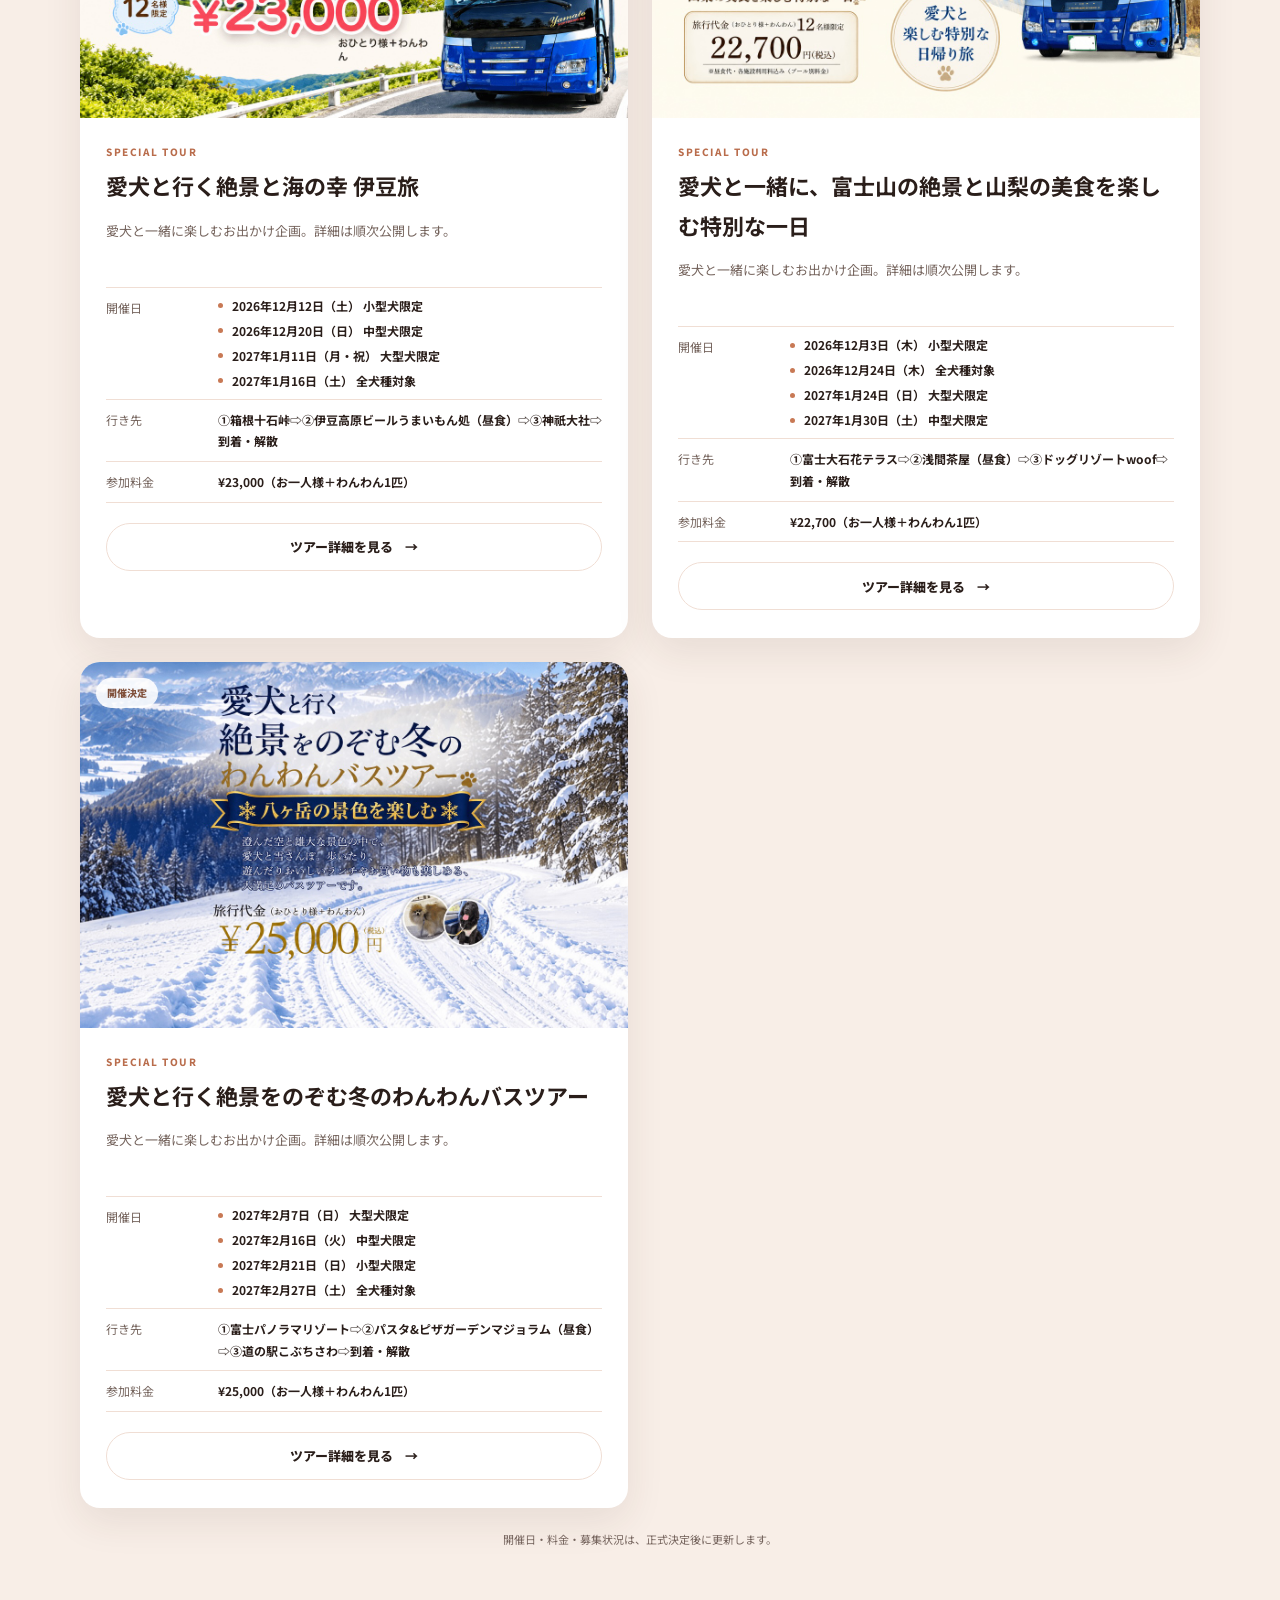
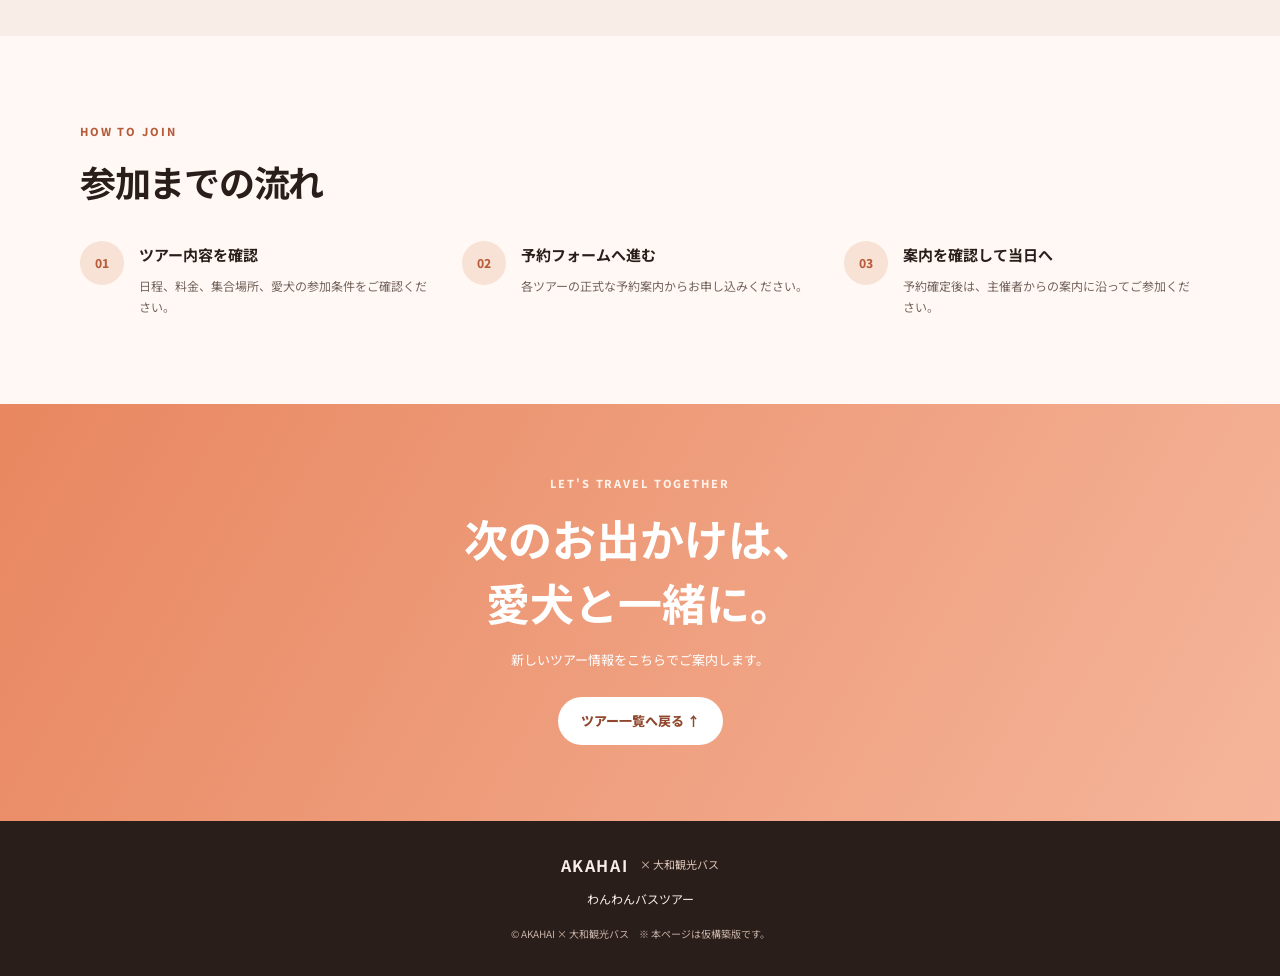
==== commit 31adb2c0: "八ヶ岳ツアー追加" ====
--- a/bus-tour/index.html
+++ b/bus-tour/index.html
@@ -76,22 +76,50 @@
             src="images/images:tour-izu.jpg"
             alt="愛犬と楽しむ伊豆バスツアー"
           >
-          <span class="visual-tag">開催情報準備中</span>
+          <span class="visual-tag">開催決定</span>
         </div>
 
             <div class="tour-card-body">
               <p class="tour-kicker">SPECIAL TOUR</p>
-              <h3>愛犬と行く絶景と海の幸 伊豆旅
-              </h3>
-              <p class="tour-summary">愛犬と一緒に楽しむお出かけ企画。詳細は順次公開します。</p>
+
+              <h3>愛犬と行く絶景と海の幸 伊豆旅</h3>
+
+              <p class="tour-summary">
+                愛犬と一緒に楽しむお出かけ企画。詳細は順次公開します。
+              </p>
+
               <dl class="tour-meta">
-                <div><dt>開催日</dt><dd>調整中</dd></div>
-                <div><dt>行き先</dt><dd>調整中</dd></div>
-                <div><dt>参加料金</dt><dd>調整中</dd></div>
+                <div class="tour-date-row">
+                  <dt>開催日</dt>
+                  <dd>
+                    <ul class="tour-date-list">
+                      <li>2026年12月12日（土） 小型犬限定</li>
+                      <li>2026年12月20日（日） 中型犬限定</li>
+                      <li>2027年1月11日（月・祝） 大型犬限定</li>
+                      <li>2027年1月16日（土） 全犬種対象</li>
+                    </ul>
+                  </dd>
+                </div>
+
+                <div>
+                  <dt>行き先</dt>
+                  <dd>①箱根十石峠⇨②伊豆高原ビールうまいもん処（昼食）⇨③神祇大社⇨到着・解散
+
+                  </dd>
+                </div>
+
+                <div>
+                  <dt>参加料金</dt>
+                  <dd>¥23,000（お一人様＋わんわん1匹）</dd>
+                </div>
               </dl>
-              <a class="button button-outline button-full" href="tour-detail.html">ツアー詳細を見る <span aria-hidden="true">→</span></a>
+
+              <a class="button button-outline button-full" href="tour-detail.html">
+                ツアー詳細を見る <span aria-hidden="true">→</span>
+              </a>
             </div>
           </article>
+
           <article class="tour-card tour-card-placeholder">
             
         <div class="tour-visual">
@@ -100,21 +128,102 @@
             src="images/images:tour-hujisan.jpg"
             alt="次回開催予定のわんわんバスツアー"
             >
-            <span class="visual-tag">企画予定</span>
+            <span class="visual-tag">開催決定</span>
         </div>
         
-            <div class="tour-card-body">
-              <p class="tour-kicker">COMING SOON</p>
-              <h3>次回ツアー</h3>
-              <p class="tour-summary">次回以降のツアー情報をこちらに掲載予定です。</p>
+<div class="tour-card-body">
+              <p class="tour-kicker">SPECIAL TOUR</p>
+
+              <h3>愛犬と一緒に、富士山の絶景と山梨の美食を楽しむ特別な一日</h3>
+
+              <p class="tour-summary">
+                愛犬と一緒に楽しむお出かけ企画。詳細は順次公開します。
+              </p>
+
               <dl class="tour-meta">
-                <div><dt>開催日</dt><dd>未定</dd></div>
-                <div><dt>行き先</dt><dd>未定</dd></div>
-                <div><dt>参加料金</dt><dd>未定</dd></div>
+                <div class="tour-date-row">
+                  <dt>開催日</dt>
+                  <dd>
+                    <ul class="tour-date-list">
+                      <li>2026年12月3日（木） 小型犬限定</li>
+                      <li>2026年12月24日（木） 全犬種対象</li>
+                      <li>2027年1月24日（日） 大型犬限定</li>
+                      <li>2027年1月30日（土） 中型犬限定</li>
+                    </ul>
+                  </dd>
+                </div>
+
+                <div>
+                  <dt>行き先</dt>
+                  <dd>①富士大石花テラス⇨②浅間茶屋（昼食）⇨③ドッグリゾートwoof⇨到着・解散
+
+                  </dd>
+                </div>
+
+                <div>
+                  <dt>参加料金</dt>
+                  <dd>¥22,700（お一人様＋わんわん1匹）</dd>
+                </div>
               </dl>
-              <span class="button button-muted button-full" aria-disabled="true">情報公開までお待ちください</span>
+
+              <a class="button button-outline button-full" href="tour-detail.html">
+                ツアー詳細を見る <span aria-hidden="true">→</span>
+              </a>
             </div>
           </article>
+
+          <article class="tour-card tour-card-placeholder">
+            
+        <div class="tour-visual">
+          <img
+            class="tour-image"
+            src="images/images:tour-yatsugatake.jpg"
+            alt="次回開催予定のわんわんバスツアー"
+            >
+            <span class="visual-tag">開催決定</span>
+        </div>
+        
+<div class="tour-card-body">
+              <p class="tour-kicker">SPECIAL TOUR</p>
+
+              <h3>愛犬と行く絶景をのぞむ冬のわんわんバスツアー</h3>
+
+              <p class="tour-summary">
+                愛犬と一緒に楽しむお出かけ企画。詳細は順次公開します。
+              </p>
+
+              <dl class="tour-meta">
+                <div class="tour-date-row">
+                  <dt>開催日</dt>
+                  <dd>
+                    <ul class="tour-date-list">
+                      <li>2027年2月7日（日） 大型犬限定</li>
+                      <li>2027年2月16日（火） 中型犬限定</li>
+                      <li>2027年2月21日（日） 小型犬限定</li>
+                      <li>2027年2月27日（土） 全犬種対象</li>
+                    </ul>
+                  </dd>
+                </div>
+
+                <div>
+                  <dt>行き先</dt>
+                  <dd>①富士パノラマリゾート⇨②パスタ&ピザガーデンマジョラム（昼食）⇨③道の駅こぶちさわ⇨到着・解散
+
+                  </dd>
+                </div>
+
+                <div>
+                  <dt>参加料金</dt>
+                  <dd>¥25,000（お一人様＋わんわん1匹）</dd>
+                </div>
+              </dl>
+
+              <a class="button button-outline button-full" href="tour-detail.html">
+                ツアー詳細を見る <span aria-hidden="true">→</span>
+              </a>
+            </div>
+          </article>
+
         </div>
         <p class="section-footnote">開催日・料金・募集状況は、正式決定後に更新します。</p>
       </div>
--- a/bus-tour/css/style.css
+++ b/bus-tour/css/style.css
@@ -208,3 +208,33 @@
   }
 }
 
+/* 複数開催日の表示 */
+.tour-date-row {
+  align-items: flex-start;
+}
+
+.tour-date-list {
+  display: grid;
+  gap: 7px;
+  margin: 0;
+  padding: 0;
+  list-style: none;
+}
+
+.tour-date-list li {
+  position: relative;
+  padding-left: 14px;
+  line-height: 1.5;
+}
+
+.tour-date-list li::before {
+  content: "";
+  position: absolute;
+  left: 0;
+  top: 0.55em;
+  width: 5px;
+  height: 5px;
+  border-radius: 50%;
+  background: #C87955;
+}
+
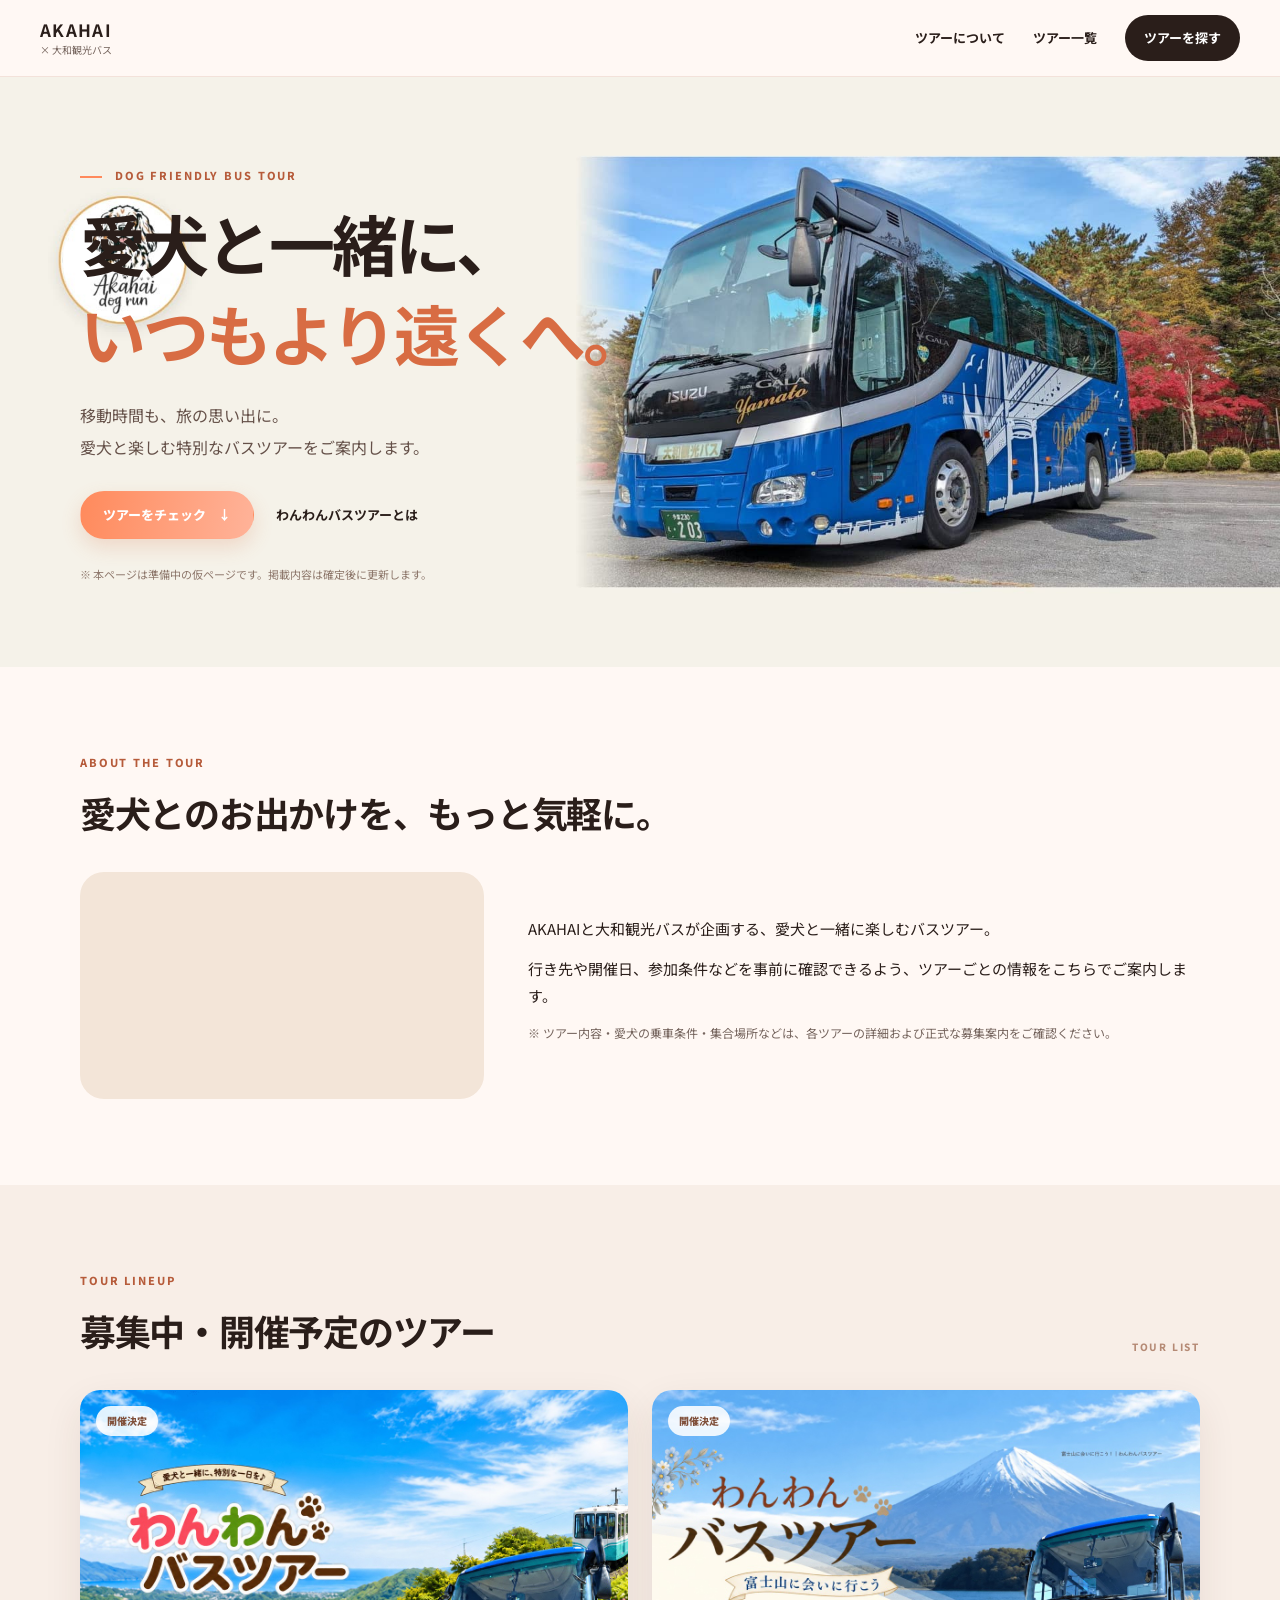
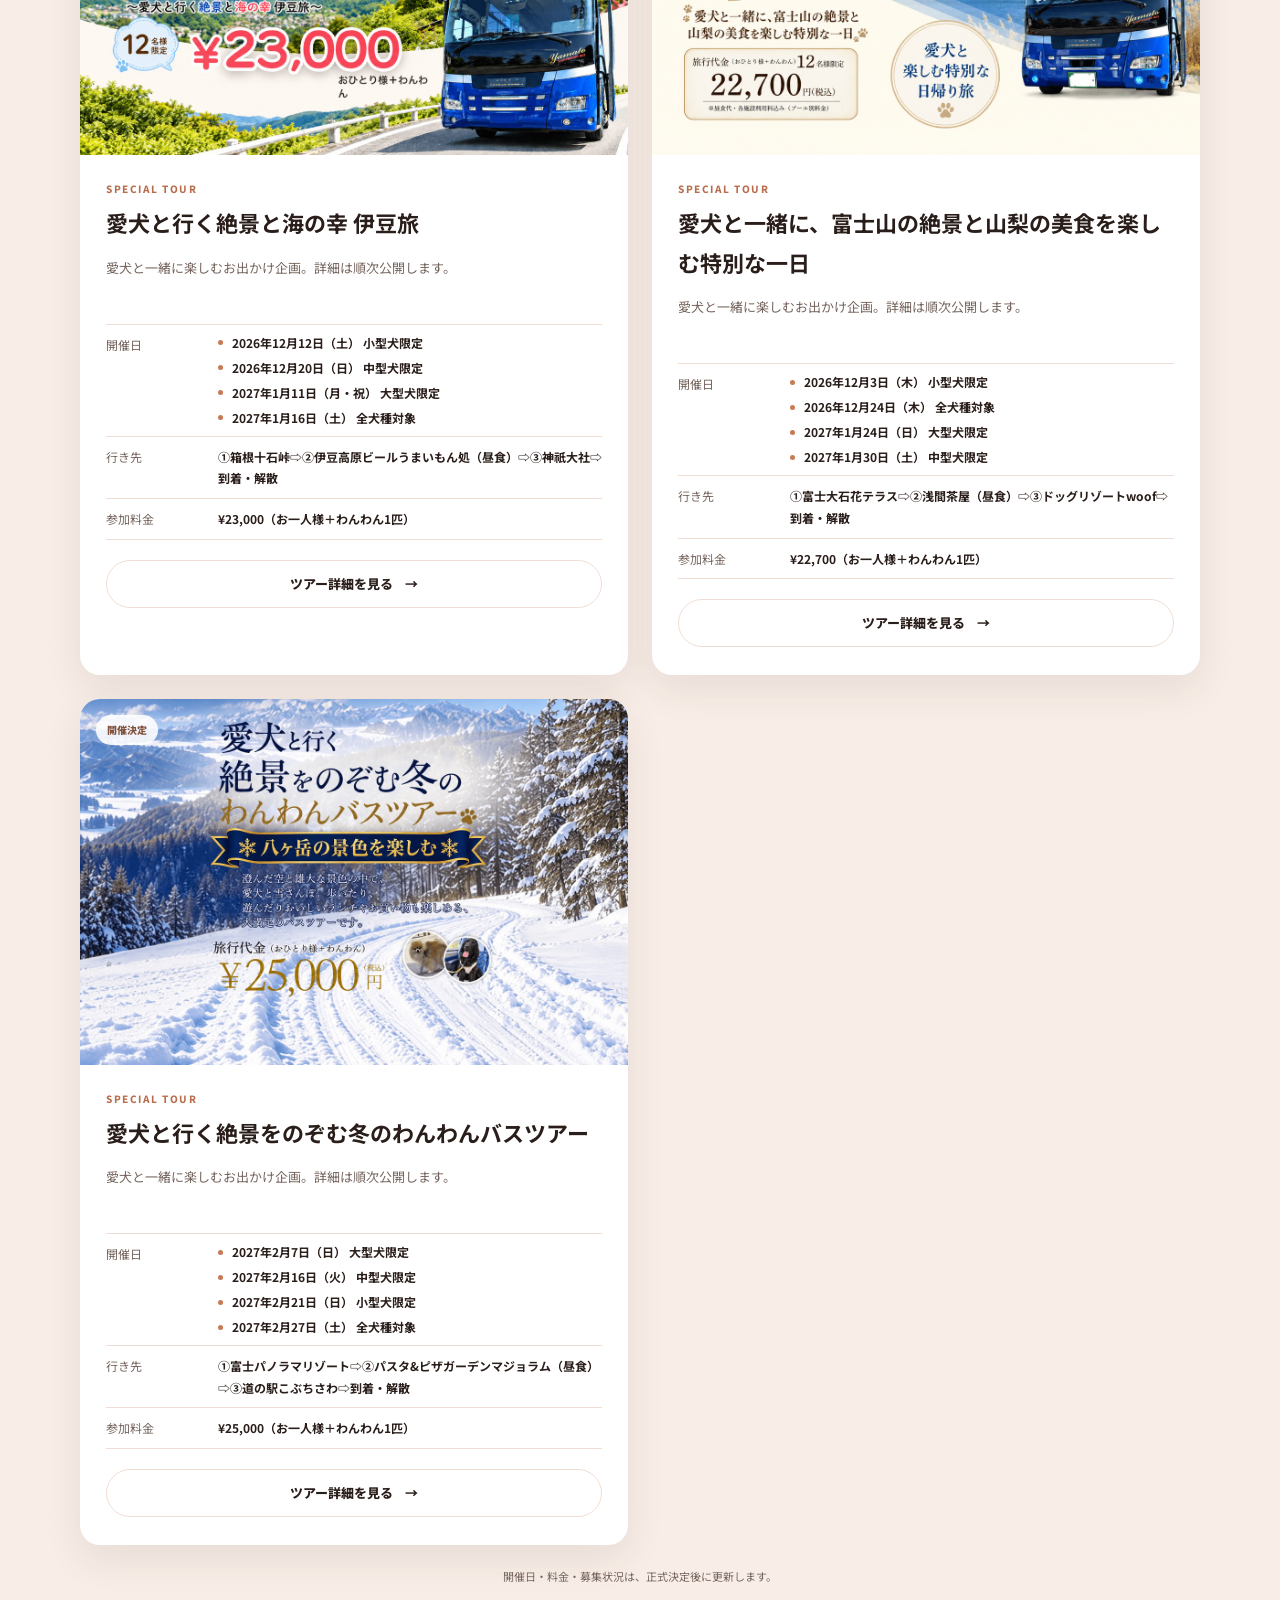
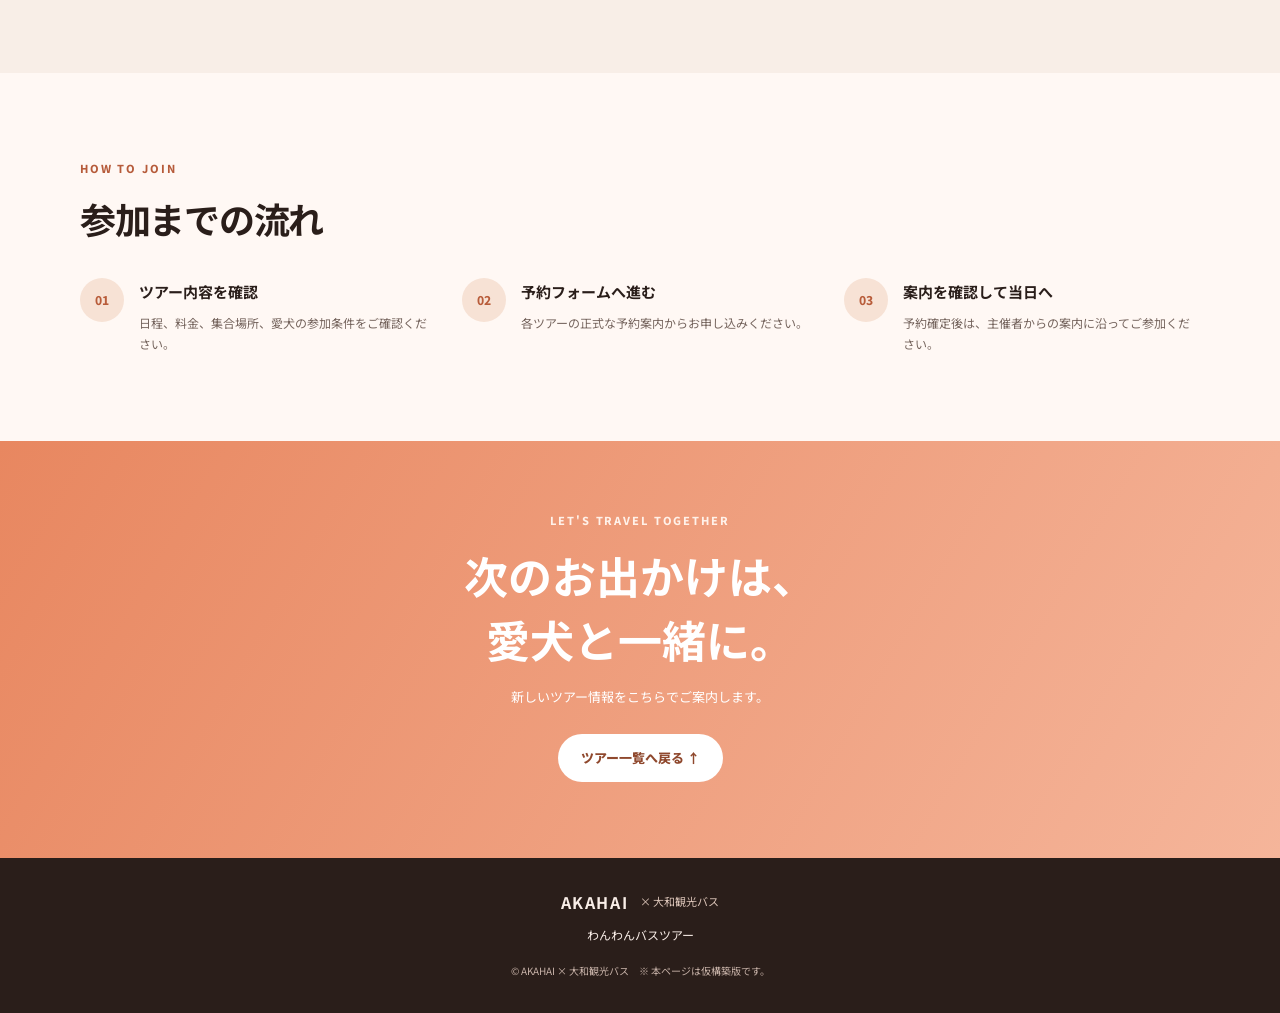
==== commit 87d4d9f6: "TOPページ動画差し込み" ====
--- a/bus-tour/index.html
+++ b/bus-tour/index.html
@@ -48,14 +48,34 @@
         <p class="eyebrow">ABOUT THE TOUR</p>
         <h2>愛犬とのお出かけを、<br class="mobile-only">もっと気軽に。</h2>
       </div>
-      <div class="intro-grid">
-        <div class="intro-mark" aria-hidden="true"><span>🐶</span><span>＋</span><span>🚌</span></div>
-        <div>
-          <p>AKAHAIと大和観光バスが企画する、愛犬と一緒に楽しむバスツアー。</p>
-          <p>行き先や開催日、参加条件などを事前に確認できるよう、ツアーごとの情報をこちらでご案内します。</p>
-          <p class="muted">※ ツアー内容・愛犬の乗車条件・集合場所などは、各ツアーの詳細および正式な募集案内をご確認ください。</p>
-        </div>
-      </div>
+<div class="intro-grid">
+
+  <!-- 左側：バスツアー動画 -->
+  <div class="tour-movie">
+    <video
+      autoplay
+      muted
+      loop
+      playsinline
+      preload="metadata"
+      poster="images/tour-poster.jpg"
+    >
+      <source src="videos/dog-bus-tour.mp4" type="video/mp4">
+    </video>
+  </div>
+
+  <!-- 右側：紹介文 -->
+  <div>
+    <p>AKAHAIと大和観光バスが企画する、愛犬と一緒に楽しむバスツアー。</p>
+
+    <p>行き先や開催日、参加条件などを事前に確認できるよう、ツアーごとの情報をこちらでご案内します。</p>
+
+    <p class="muted">
+      ※ ツアー内容・愛犬の乗車条件・集合場所などは、各ツアーの詳細および正式な募集案内をご確認ください。
+    </p>
+  </div>
+
+</div>
     </section>
 
     <!-- わんわんバスツアーツアー追加箇所：ここから -->
@@ -114,7 +134,7 @@
                 </div>
               </dl>
 
-              <a class="button button-outline button-full" href="tour-detail.html">
+              <a class="button button-outline button-full" href="tour-detail-izu.html">
                 ツアー詳細を見る <span aria-hidden="true">→</span>
               </a>
             </div>
@@ -165,8 +185,7 @@
                   <dd>¥22,700（お一人様＋わんわん1匹）</dd>
                 </div>
               </dl>
-
-              <a class="button button-outline button-full" href="tour-detail.html">
+              <a class="button button-outline button-full" href="tour-detail-fujisan.html">
                 ツアー詳細を見る <span aria-hidden="true">→</span>
               </a>
             </div>
@@ -218,9 +237,9 @@
                 </div>
               </dl>
 
-              <a class="button button-outline button-full" href="tour-detail.html">
-                ツアー詳細を見る <span aria-hidden="true">→</span>
-              </a>
+                <a class="button button-outline button-full" href="tour-detail-yatsugatake.html">
+                  ツアー詳細を見る <span aria-hidden="true">→</span>
+                </a>
             </div>
           </article>
 
--- a/bus-tour/css/style.css
+++ b/bus-tour/css/style.css
@@ -238,3 +238,347 @@
   background: #C87955;
 }
 
+/* ツアー詳細ページ：メイン画像 */
+.detail-hero-image {
+  width: calc(100% - 1cm);
+  margin: 0.5cm auto;
+  overflow: hidden;
+}
+
+.detail-hero-image img {
+  display: block;
+  width: min(100%, 760px);
+  height: auto;
+  margin-inline: auto;
+  border-radius: 8px;
+}
+
+
+
+/* =====================================
+   HAWAIIAN RESORT ANIMATION
+===================================== */
+
+.detail-hero {
+  position: relative;
+  isolation: isolate;
+  overflow: hidden;
+  background: linear-gradient(
+    135deg,
+    #FFF1E7 0%,
+    #F8D9C8 50%,
+    #FBD5B9 100%
+  );
+}
+
+/* コンテンツを最前面へ */
+.detail-hero-inner {
+  position: relative;
+  z-index: 5;
+}
+
+/* 装飾レイヤー */
+.hawaiian-decor {
+  position: absolute;
+  inset: 0;
+  z-index: 2;
+  overflow: hidden;
+  pointer-events: none;
+}
+
+/* 大きな南国の花 */
+.tropical-flower {
+  position: absolute;
+  display: block;
+  font-size: clamp(65px, 9vw, 125px);
+  opacity: .75;
+  filter: drop-shadow(0 8px 12px rgba(100,60,40,.12));
+  animation: flower-float 7s ease-in-out infinite;
+}
+
+.flower-one {
+  top: 8%;
+  right: 12%;
+  animation-delay: 0s;
+}
+
+.flower-two {
+  bottom: 24%;
+  right: 35%;
+  font-size: clamp(45px, 6vw, 85px);
+  animation-delay: -2s;
+}
+
+.flower-three {
+  top: 45%;
+  left: 5%;
+  font-size: clamp(40px, 5vw, 75px);
+  animation-delay: -4s;
+}
+
+/* ヤシの葉 */
+.tropical-leaf {
+  position: absolute;
+  display: block;
+  font-size: clamp(85px, 12vw, 155px);
+  opacity: .32;
+  animation: leaf-sway 9s ease-in-out infinite;
+}
+
+.leaf-one {
+  top: -12%;
+  left: -2%;
+  transform-origin: bottom left;
+}
+
+.leaf-two {
+  right: -2%;
+  bottom: 2%;
+  font-size: clamp(75px, 10vw, 130px);
+  animation-delay: -3s;
+}
+
+/* 海の波 */
+.ocean-wave {
+  position: absolute;
+  left: -10%;
+  bottom: -75px;
+  width: 120%;
+  height: 145px;
+  border-radius: 50% 50% 0 0;
+  pointer-events: none;
+}
+
+.wave-one {
+  z-index: 1;
+  background: rgba(94, 190, 181, .28);
+  transform: rotate(-3deg);
+  animation: wave-move 8s ease-in-out infinite;
+}
+
+.wave-two {
+  z-index: 2;
+  bottom: -95px;
+  background: rgba(67, 160, 157, .22);
+  transform: rotate(3deg);
+  animation: wave-move 11s ease-in-out infinite reverse;
+}
+
+/* 花がゆっくり漂う */
+@keyframes flower-float {
+  0%, 100% {
+    transform: translateY(0) rotate(-8deg);
+  }
+  50% {
+    transform: translateY(-22px) rotate(8deg);
+  }
+}
+
+/* 葉が風に揺れる */
+@keyframes leaf-sway {
+  0%, 100% {
+    transform: rotate(-8deg);
+  }
+  50% {
+    transform: rotate(8deg);
+  }
+}
+
+/* 波がゆっくり動く */
+@keyframes wave-move {
+  0%, 100% {
+    translate: -2% 0;
+  }
+  50% {
+    translate: 2% -10px;
+  }
+}
+
+/* スマートフォン */
+@media (max-width: 760px) {
+  .tropical-flower {
+    opacity: .55;
+  }
+
+  .flower-one {
+    right: 2%;
+    top: 12%;
+  }
+
+  .flower-two {
+    right: 15%;
+    bottom: 20%;
+  }
+
+  .flower-three {
+    left: 1%;
+    top: 55%;
+  }
+
+  .leaf-one {
+    left: -12%;
+  }
+
+  .leaf-two {
+    right: -12%;
+  }
+
+  .ocean-wave {
+    height: 100px;
+  }
+}
+
+/* 動きを抑える設定 */
+@media (prefers-reduced-motion: reduce) {
+  .tropical-flower,
+  .tropical-leaf,
+  .ocean-wave {
+    animation: none !important;
+  }
+}
+
+/* ========================================
+   予約フォームボタン
+   HAWAIIAN RESERVATION DESIGN
+======================================== */
+
+.reservation-button {
+  position: relative;
+  display: flex;
+  width: 100%;
+  box-sizing: border-box;
+  align-items: center;
+  justify-content: center;
+  padding: 20px 18px;
+  margin-top: 22px;
+
+  color: #ffffff;
+  text-decoration: none;
+
+  background: linear-gradient(
+    135deg,
+    #079b9a 0%,
+    #087f83 55%,
+    #075e65 100%
+  );
+
+  border: 1px solid rgba(255, 255, 255, 0.25);
+  border-radius: 14px;
+
+  box-shadow:
+    0 5px 0 #064e53,
+    0 9px 20px rgba(0, 90, 90, 0.20);
+
+  overflow: hidden;
+
+  transition:
+    transform 0.3s ease,
+    box-shadow 0.3s ease,
+    filter 0.3s ease;
+}
+
+/* ボタン内部 */
+.reservation-button-content {
+  display: flex;
+  flex-direction: column;
+  align-items: center;
+  gap: 7px;
+}
+
+/* 英字ラベル */
+.reservation-button-label {
+  font-size: 10px;
+  font-weight: 700;
+  letter-spacing: 2px;
+  color: #c5f5e9;
+}
+
+/* メインテキスト */
+.reservation-button-main {
+  display: flex;
+  align-items: center;
+  justify-content: center;
+  gap: 12px;
+
+  font-size: 16px;
+  font-weight: 700;
+  letter-spacing: 0.04em;
+}
+
+/* 矢印 */
+.reservation-button-arrow {
+  display: inline-flex;
+  align-items: center;
+  justify-content: center;
+
+  width: 28px;
+  height: 28px;
+
+  font-size: 19px;
+  color: #087f83;
+
+  background: #ffffff;
+  border-radius: 50%;
+
+  transition: transform 0.3s ease;
+}
+
+/* ホバー時 */
+.reservation-button:hover {
+  transform: translateY(-4px);
+  box-shadow:
+    0 8px 0 #064e53,
+    0 14px 26px rgba(0, 90, 90, 0.25);
+
+  filter: brightness(1.08);
+}
+
+/* 矢印アニメーション */
+.reservation-button:hover .reservation-button-arrow {
+  transform: translate(3px, -3px);
+}
+
+/* クリック時 */
+.reservation-button:active {
+  transform: translateY(2px);
+  box-shadow:
+    0 2px 0 #064e53,
+    0 4px 10px rgba(0, 90, 90, 0.2);
+}
+
+/* キーボード操作時 */
+.reservation-button:focus-visible {
+  outline: 3px solid #f0b85a;
+  outline-offset: 4px;
+}
+
+/* スマートフォン */
+@media (max-width: 600px) {
+  .reservation-button {
+    padding: 18px 14px;
+  }
+
+  .reservation-button-main {
+    font-size: 15px;
+  }
+}
+/* バスツアー紹介動画 */
+.tour-movie {
+  width: 100%;
+  aspect-ratio: 16 / 9;
+  overflow: hidden;
+  border-radius: 24px;
+  background: #f3e5d8;
+  position: relative;
+}
+
+.tour-movie video {
+  width: 100%;
+  height: 100%;
+  display: block;
+  object-fit: cover;
+}
+
+
+
+
